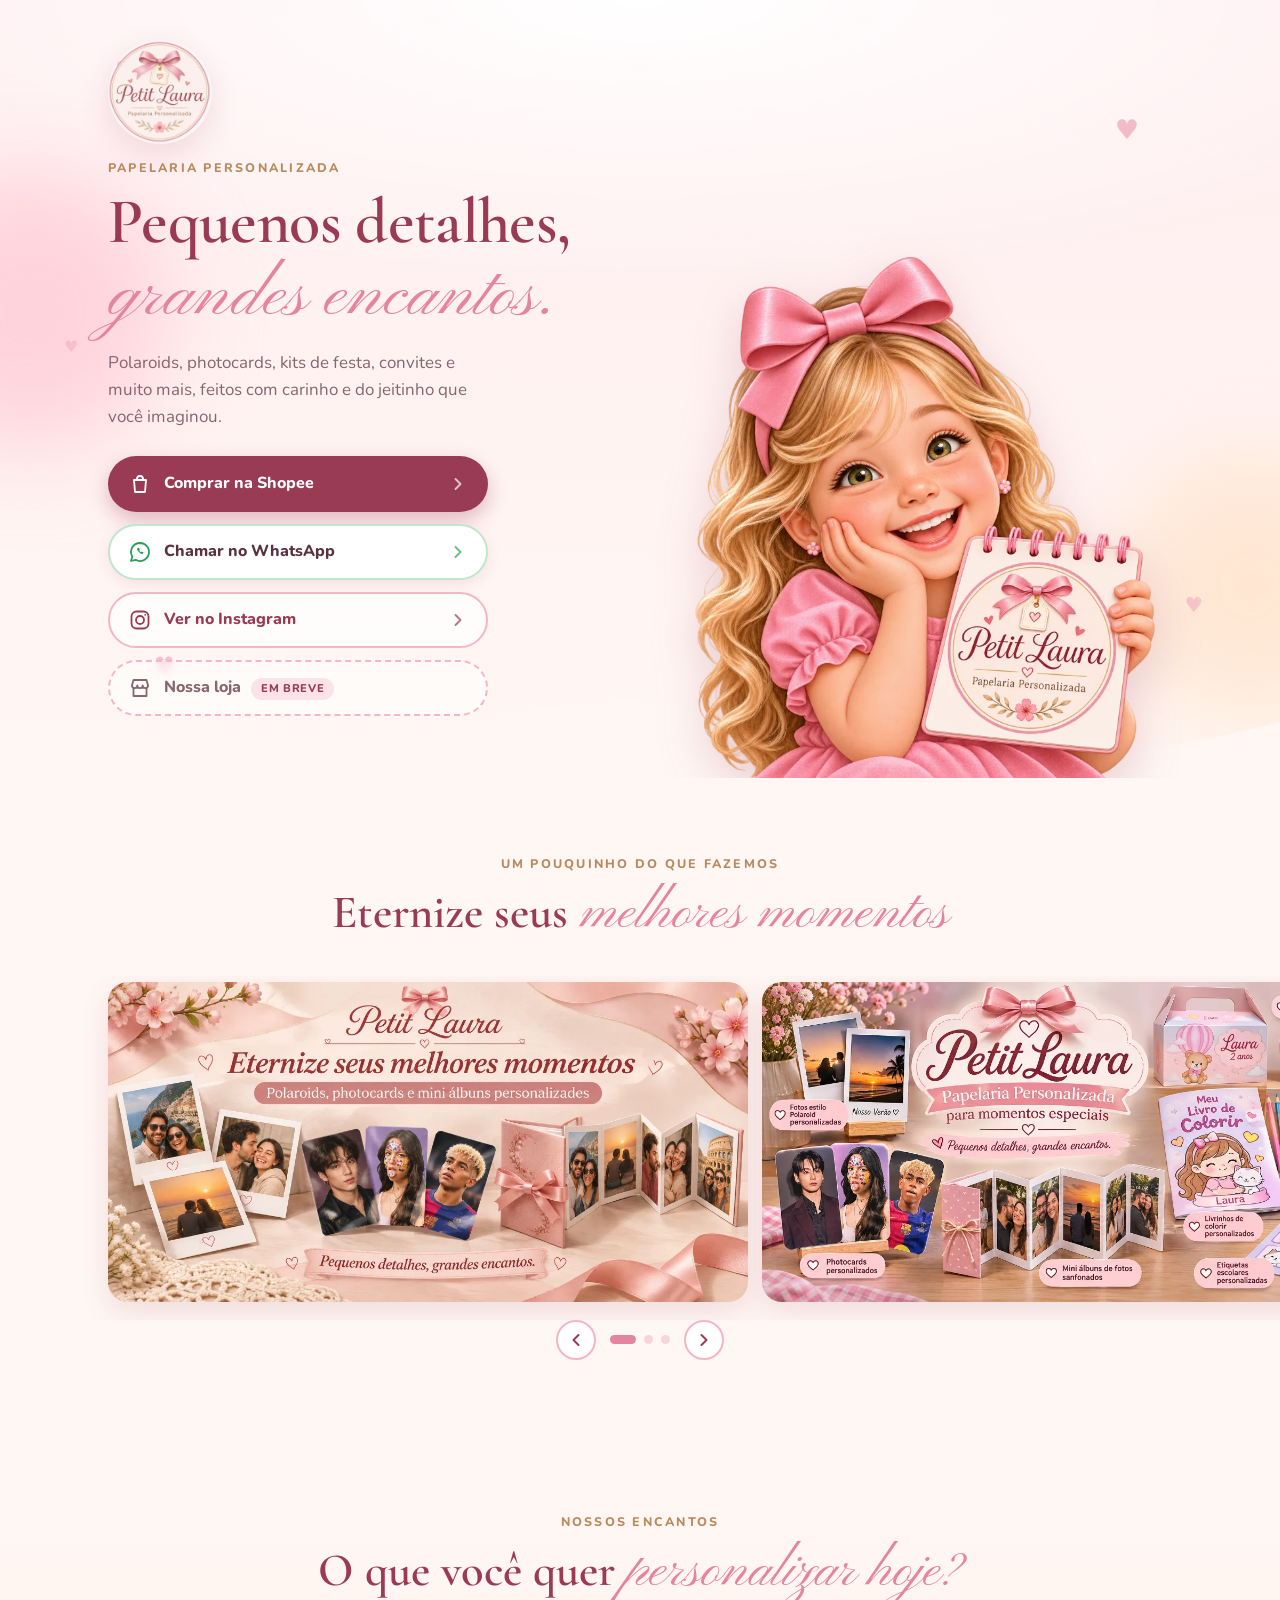
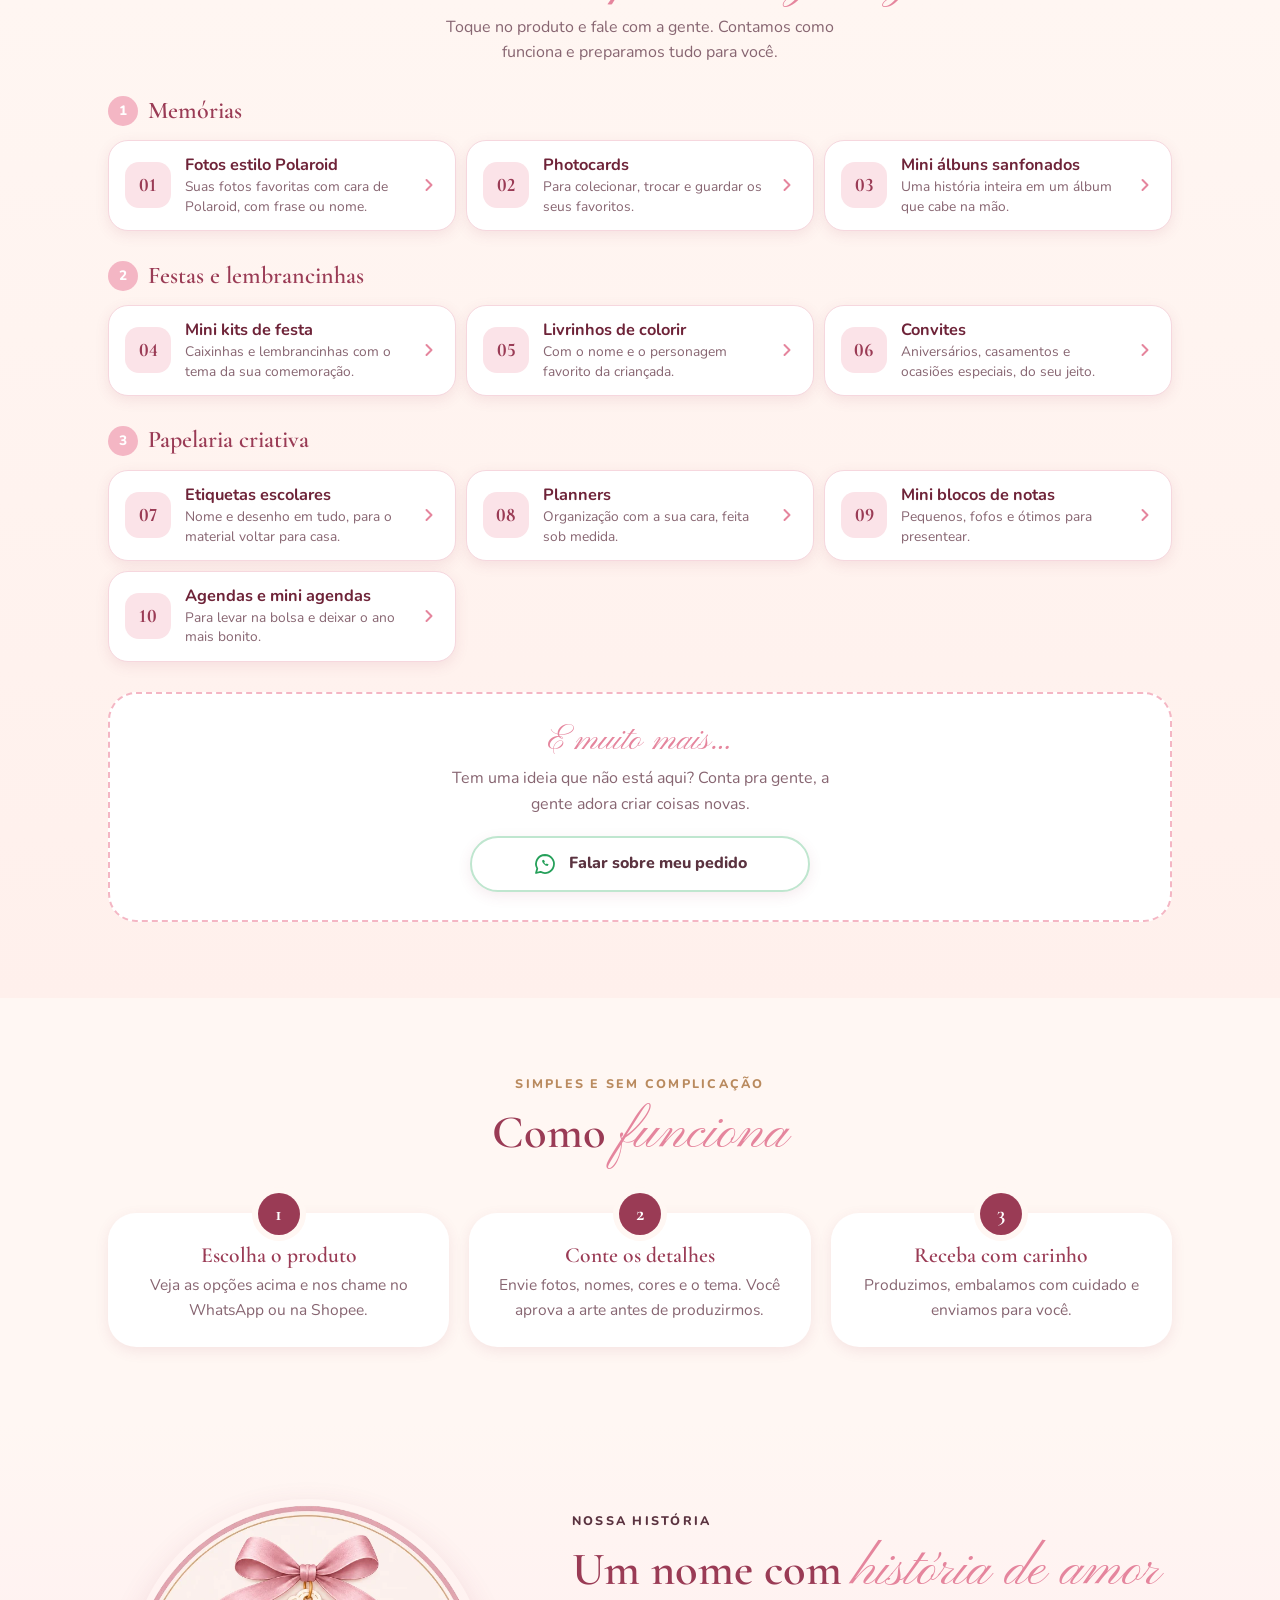
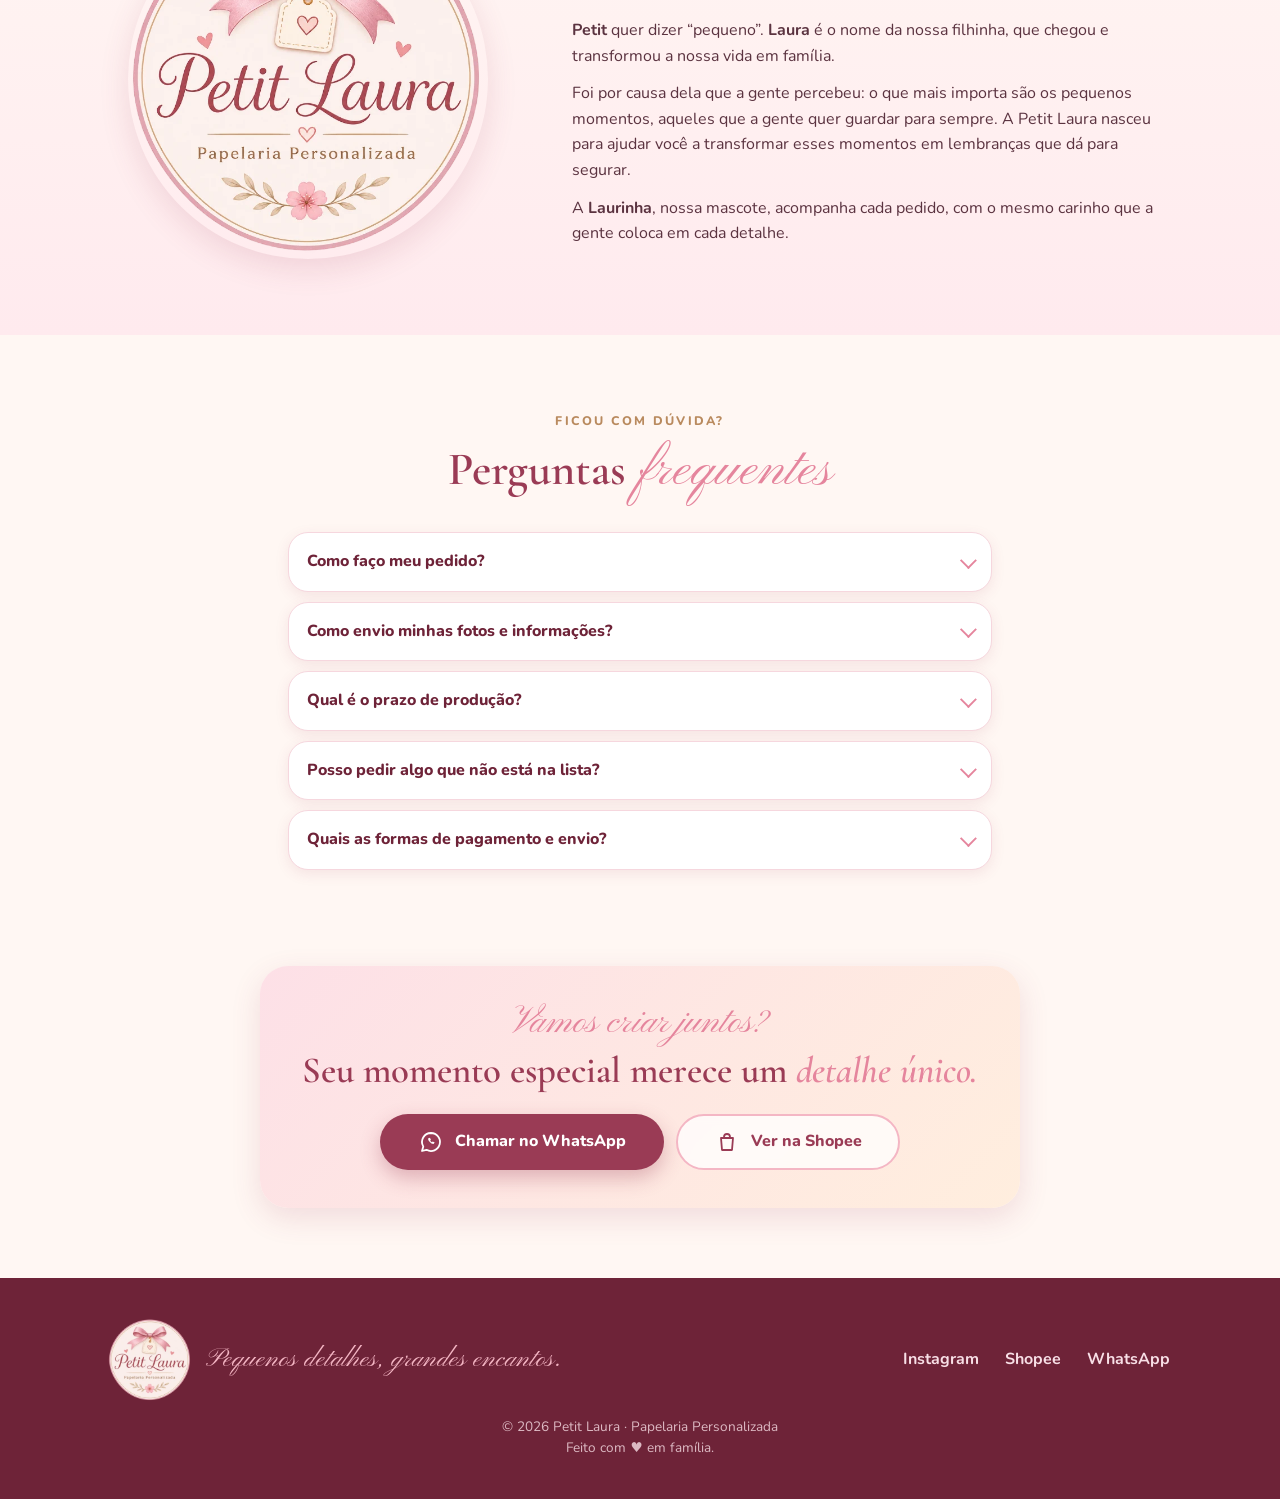
==== index.html @ 8055ed96 "Primeiro upload" ====
<!DOCTYPE html>
<html lang="pt-BR">
<head>
  <meta charset="utf-8">
  <meta name="viewport" content="width=device-width, initial-scale=1, viewport-fit=cover">

  <title>Petit Laura | Papelaria Personalizada – Polaroids, Photocards, Kits de Festa e mais</title>
  <meta name="description" content="Papelaria personalizada feita com carinho: fotos estilo Polaroid, photocards, mini álbuns, kits de festa, convites, livrinhos de colorir, etiquetas escolares e planners. Pequenos detalhes, grandes encantos.">
  <meta name="theme-color" content="#FFF4F0">
  <meta name="author" content="Petit Laura">
  <meta name="robots" content="index, follow, max-image-preview:large">

  <!-- ATENÇÃO: se a landing ficar em outro endereço (ex.: petitlaura.com.br na raiz), troque a URL abaixo, no og:url, og:image, twitter:image, JSON-LD e no sitemap.xml -->
  <link rel="canonical" href="https://link.petitlaura.com.br/">

  <!-- Open Graph / WhatsApp / Instagram / Facebook -->
  <meta property="og:type" content="website">
  <meta property="og:locale" content="pt_BR">
  <meta property="og:site_name" content="Petit Laura">
  <meta property="og:title" content="Petit Laura | Papelaria Personalizada">
  <meta property="og:description" content="Pequenos detalhes, grandes encantos. Polaroids, photocards, kits de festa, convites e muito mais, personalizados do jeitinho que você imaginou.">
  <meta property="og:url" content="https://link.petitlaura.com.br/">
  <meta property="og:image" content="https://link.petitlaura.com.br/assets/img/web/og-image.jpg">
  <meta property="og:image:width" content="1200">
  <meta property="og:image:height" content="630">
  <meta property="og:image:alt" content="Petit Laura – Eternize seus melhores momentos: polaroids, photocards e mini álbuns personalizados">

  <meta name="twitter:card" content="summary_large_image">
  <meta name="twitter:title" content="Petit Laura | Papelaria Personalizada">
  <meta name="twitter:description" content="Pequenos detalhes, grandes encantos. Papelaria personalizada para momentos especiais.">
  <meta name="twitter:image" content="https://link.petitlaura.com.br/assets/img/web/og-image.jpg">

  <!-- Ícones -->
  <link rel="icon" type="image/png" sizes="48x48" href="assets/img/web/favicon-48.png">
  <link rel="apple-touch-icon" href="assets/img/web/apple-touch-icon.png">

  <!-- Fontes -->
  <link rel="preconnect" href="https://fonts.googleapis.com">
  <link rel="preconnect" href="https://fonts.gstatic.com" crossorigin>
  <link href="https://fonts.googleapis.com/css2?family=Cormorant+Garamond:ital,wght@0,500;0,600;0,700;1,500;1,600&family=Nunito:wght@400;600;700;800&family=Pinyon+Script&display=swap" rel="stylesheet">

  <link rel="preload" as="image" href="assets/img/web/laurinha-420.webp" imagesrcset="assets/img/web/laurinha-420.webp 420w, assets/img/web/laurinha-700.webp 700w" imagesizes="(min-width: 900px) 460px, 70vw">
  <link rel="stylesheet" href="css/style.css">

  <!-- Dados estruturados (SEO). Quando tiver Instagram/Shopee/loja, adicione "sameAs": ["url1", "url2"] -->
  <script type="application/ld+json">
  {
    "@context": "https://schema.org",
    "@graph": [
      {
        "@type": "Store",
        "@id": "https://link.petitlaura.com.br/#loja",
        "name": "Petit Laura",
        "alternateName": "Petit Laura Papelaria Personalizada",
        "description": "Papelaria personalizada: fotos estilo Polaroid, photocards, mini álbuns, kits de festa, convites, livrinhos de colorir, etiquetas escolares, planners e agendas.",
        "url": "https://link.petitlaura.com.br/",
        "logo": "https://link.petitlaura.com.br/assets/img/web/logo-640.webp",
        "image": "https://link.petitlaura.com.br/assets/img/web/og-image.jpg",
        "slogan": "Pequenos detalhes, grandes encantos.",
        "areaServed": { "@type": "Country", "name": "Brasil" },
        "knowsLanguage": "pt-BR"
      },
      {
        "@type": "WebSite",
        "@id": "https://link.petitlaura.com.br/#site",
        "url": "https://link.petitlaura.com.br/",
        "name": "Petit Laura",
        "inLanguage": "pt-BR",
        "publisher": { "@id": "https://link.petitlaura.com.br/#loja" }
      }
    ]
  }
  </script>
</head>

<body>
  <a class="skip" href="#produtos">Ir para os produtos</a>

  <!-- ============ HERO ============ -->
  <header class="hero" id="topo">
    <div class="hero__bg" aria-hidden="true">
      <span class="blob blob--1"></span>
      <span class="blob blob--2"></span>
      <span class="heart h1">♥</span>
      <span class="heart h2">♥</span>
      <span class="heart h3">♥</span>
      <span class="heart h4">♥</span>
      <span class="heart h5">♥</span>
    </div>

    <div class="wrap hero__grid">
      <div class="hero__text">
        <img class="hero__logo" src="assets/img/web/logo-256.webp" srcset="assets/img/web/logo-256.webp 256w, assets/img/web/logo-640.webp 640w" sizes="104px" width="104" height="104" alt="Petit Laura – Papelaria Personalizada">

        <p class="eyebrow">Papelaria personalizada</p>
        <h1>Pequenos detalhes,<br><span class="script">grandes encantos.</span></h1>
        <p class="lead">Polaroids, photocards, kits de festa, convites e muito mais, feitos com carinho e do jeitinho que você imaginou.</p>

        <nav class="links" aria-label="Onde nos encontrar">
          <a class="btn btn--primary" data-link="shopee" href="#" target="_blank" rel="noopener">
            <svg class="ico" viewBox="0 0 24 24" aria-hidden="true"><path d="M6 8h12l-1 12H7L6 8Z"/><path d="M9 8V7a3 3 0 0 1 6 0v1"/></svg>
            <span class="btn__label">Comprar na Shopee</span>
            <svg class="chev" viewBox="0 0 24 24" aria-hidden="true"><path d="m9 6 6 6-6 6"/></svg>
          </a>
          <a class="btn btn--wa" data-link="whatsapp" href="#" target="_blank" rel="noopener">
            <svg class="ico" viewBox="0 0 24 24" aria-hidden="true"><path d="M12 3a9 9 0 0 0-7.7 13.6L3 21l4.5-1.2A9 9 0 1 0 12 3Z"/><path d="M9 8.5c.3 2.6 2.9 5.2 5.5 5.5l1.2-1.4-2-1-.8.7a4 4 0 0 1-1.7-1.7l.7-.8-1-2L9 8.5Z" class="fill"/></svg>
            <span class="btn__label">Chamar no WhatsApp</span>
            <svg class="chev" viewBox="0 0 24 24" aria-hidden="true"><path d="m9 6 6 6-6 6"/></svg>
          </a>
          <a class="btn btn--ghost" data-link="instagram" href="#" target="_blank" rel="noopener">
            <svg class="ico" viewBox="0 0 24 24" aria-hidden="true"><rect x="3.5" y="3.5" width="17" height="17" rx="5"/><circle cx="12" cy="12" r="4"/><circle cx="17.2" cy="6.8" r=".9" class="fill"/></svg>
            <span class="btn__label">Ver no Instagram</span>
            <svg class="chev" viewBox="0 0 24 24" aria-hidden="true"><path d="m9 6 6 6-6 6"/></svg>
          </a>
          <a class="btn btn--ghost btn--soon" data-link="loja" href="#" aria-disabled="true" tabindex="-1">
            <svg class="ico" viewBox="0 0 24 24" aria-hidden="true"><path d="M4 9.5 5.5 4h13L20 9.5"/><path d="M4 9.5a2.6 2.6 0 0 0 5.3 0 2.6 2.6 0 0 0 5.4 0 2.6 2.6 0 0 0 5.3 0"/><path d="M5.5 12.5V20h13v-7.5"/></svg>
            <span class="btn__label">Nossa loja <small class="badge">em breve</small></span>
            <svg class="chev" viewBox="0 0 24 24" aria-hidden="true"><path d="m9 6 6 6-6 6"/></svg>
          </a>
        </nav>
      </div>

      <div class="hero__art">
        <div class="laurinha">
          <img src="assets/img/web/laurinha-420.webp" srcset="assets/img/web/laurinha-420.webp 420w, assets/img/web/laurinha-700.webp 700w" sizes="(min-width: 900px) 460px, 70vw" width="700" height="793" alt="Laurinha, a mascote da Petit Laura, sorrindo e segurando um bloquinho personalizado" fetchpriority="high">
        </div>
      </div>
    </div>

    <svg class="wave" viewBox="0 0 1440 80" preserveAspectRatio="none" aria-hidden="true"><path d="M0 40c120 36 240 40 360 20s240-60 360-56 240 48 360 56 240-8 360-36V80H0Z"/></svg>
  </header>

  <main>
    <!-- ============ VITRINE (carrossel) ============ -->
    <section class="section vitrine" aria-labelledby="t-vitrine">
      <div class="wrap">
        <div class="section__head reveal">
          <p class="eyebrow">Um pouquinho do que fazemos</p>
          <h2 id="t-vitrine">Eternize seus <span class="script">melhores momentos</span></h2>
        </div>
      </div>

      <div class="carousel reveal" id="carousel" aria-roledescription="carrossel" aria-label="Destaques da Petit Laura">
        <div class="carousel__track" tabindex="0">
          <figure class="slide" aria-roledescription="slide" aria-label="1 de 3">
            <img src="assets/img/web/banner-2.webp" width="1200" height="600" loading="lazy" alt="Polaroids, photocards e mini álbuns personalizados: eternize seus melhores momentos">
          </figure>
          <figure class="slide" aria-roledescription="slide" aria-label="2 de 3">
            <img src="assets/img/web/banner-1.webp" width="1200" height="600" loading="lazy" alt="Todos os produtos Petit Laura: polaroids, photocards, mini álbuns, kits de festa, livrinhos de colorir, convites e etiquetas">
          </figure>
          <figure class="slide" aria-roledescription="slide" aria-label="3 de 3">
            <img src="assets/img/web/banner-3.webp" width="1200" height="600" loading="lazy" alt="Mini kits de festa, livrinhos de colorir e convites personalizados">
          </figure>
        </div>
        <div class="carousel__ui">
          <button class="carousel__btn" type="button" data-dir="-1" aria-label="Anterior"><svg viewBox="0 0 24 24" aria-hidden="true"><path d="m15 6-6 6 6 6"/></svg></button>
          <div class="carousel__dots" role="tablist" aria-label="Escolher slide"></div>
          <button class="carousel__btn" type="button" data-dir="1" aria-label="Próximo"><svg viewBox="0 0 24 24" aria-hidden="true"><path d="m9 6 6 6-6 6"/></svg></button>
        </div>
      </div>
    </section>

    <!-- ============ PRODUTOS ============ -->
    <section class="section produtos" id="produtos" aria-labelledby="t-produtos">
      <div class="wrap">
        <div class="section__head reveal">
          <p class="eyebrow">Nossos encantos</p>
          <h2 id="t-produtos">O que você quer <span class="script">personalizar hoje?</span></h2>
          <p class="section__sub">Toque no produto e fale com a gente. Contamos como funciona e preparamos tudo para você.</p>
        </div>

        <div class="cat reveal">
          <h3 class="cat__title"><span class="cat__dot">1</span> Memórias</h3>
          <ul class="cards">
            <li><a class="card" data-product="Fotos estilo Polaroid personalizadas" href="#" target="_blank" rel="noopener">
              <span class="card__num">01</span>
              <span class="card__body"><strong>Fotos estilo Polaroid</strong><small>Suas fotos favoritas com cara de Polaroid, com frase ou nome.</small></span>
              <svg class="chev" viewBox="0 0 24 24" aria-hidden="true"><path d="m9 6 6 6-6 6"/></svg>
            </a></li>
            <li><a class="card" data-product="Photocards personalizados" href="#" target="_blank" rel="noopener">
              <span class="card__num">02</span>
              <span class="card__body"><strong>Photocards</strong><small>Para colecionar, trocar e guardar os seus favoritos.</small></span>
              <svg class="chev" viewBox="0 0 24 24" aria-hidden="true"><path d="m9 6 6 6-6 6"/></svg>
            </a></li>
            <li><a class="card" data-product="Mini álbuns de fotos sanfonados" href="#" target="_blank" rel="noopener">
              <span class="card__num">03</span>
              <span class="card__body"><strong>Mini álbuns sanfonados</strong><small>Uma história inteira em um álbum que cabe na mão.</small></span>
              <svg class="chev" viewBox="0 0 24 24" aria-hidden="true"><path d="m9 6 6 6-6 6"/></svg>
            </a></li>
          </ul>
        </div>

        <div class="cat reveal">
          <h3 class="cat__title"><span class="cat__dot">2</span> Festas e lembrancinhas</h3>
          <ul class="cards">
            <li><a class="card" data-product="Mini kits de festa personalizados" href="#" target="_blank" rel="noopener">
              <span class="card__num">04</span>
              <span class="card__body"><strong>Mini kits de festa</strong><small>Caixinhas e lembrancinhas com o tema da sua comemoração.</small></span>
              <svg class="chev" viewBox="0 0 24 24" aria-hidden="true"><path d="m9 6 6 6-6 6"/></svg>
            </a></li>
            <li><a class="card" data-product="Livrinhos de colorir personalizados" href="#" target="_blank" rel="noopener">
              <span class="card__num">05</span>
              <span class="card__body"><strong>Livrinhos de colorir</strong><small>Com o nome e o personagem favorito da criançada.</small></span>
              <svg class="chev" viewBox="0 0 24 24" aria-hidden="true"><path d="m9 6 6 6-6 6"/></svg>
            </a></li>
            <li><a class="card" data-product="Convites personalizados" href="#" target="_blank" rel="noopener">
              <span class="card__num">06</span>
              <span class="card__body"><strong>Convites</strong><small>Aniversários, casamentos e ocasiões especiais, do seu jeito.</small></span>
              <svg class="chev" viewBox="0 0 24 24" aria-hidden="true"><path d="m9 6 6 6-6 6"/></svg>
            </a></li>
          </ul>
        </div>

        <div class="cat reveal">
          <h3 class="cat__title"><span class="cat__dot">3</span> Papelaria criativa</h3>
          <ul class="cards">
            <li><a class="card" data-product="Etiquetas escolares personalizadas" href="#" target="_blank" rel="noopener">
              <span class="card__num">07</span>
              <span class="card__body"><strong>Etiquetas escolares</strong><small>Nome e desenho em tudo, para o material voltar para casa.</small></span>
              <svg class="chev" viewBox="0 0 24 24" aria-hidden="true"><path d="m9 6 6 6-6 6"/></svg>
            </a></li>
            <li><a class="card" data-product="Planners personalizados" href="#" target="_blank" rel="noopener">
              <span class="card__num">08</span>
              <span class="card__body"><strong>Planners</strong><small>Organização com a sua cara, feita sob medida.</small></span>
              <svg class="chev" viewBox="0 0 24 24" aria-hidden="true"><path d="m9 6 6 6-6 6"/></svg>
            </a></li>
            <li><a class="card" data-product="Mini blocos de notas personalizados" href="#" target="_blank" rel="noopener">
              <span class="card__num">09</span>
              <span class="card__body"><strong>Mini blocos de notas</strong><small>Pequenos, fofos e ótimos para presentear.</small></span>
              <svg class="chev" viewBox="0 0 24 24" aria-hidden="true"><path d="m9 6 6 6-6 6"/></svg>
            </a></li>
            <li><a class="card" data-product="Agendas e mini agendas personalizadas" href="#" target="_blank" rel="noopener">
              <span class="card__num">10</span>
              <span class="card__body"><strong>Agendas e mini agendas</strong><small>Para levar na bolsa e deixar o ano mais bonito.</small></span>
              <svg class="chev" viewBox="0 0 24 24" aria-hidden="true"><path d="m9 6 6 6-6 6"/></svg>
            </a></li>
          </ul>
        </div>

        <aside class="custom reveal">
          <p class="custom__title script">E muito mais…</p>
          <p>Tem uma ideia que não está aqui? Conta pra gente, a gente adora criar coisas novas.</p>
          <a class="btn btn--wa btn--inline" data-link="whatsapp" href="#" target="_blank" rel="noopener">
            <svg class="ico" viewBox="0 0 24 24" aria-hidden="true"><path d="M12 3a9 9 0 0 0-7.7 13.6L3 21l4.5-1.2A9 9 0 1 0 12 3Z"/><path d="M9 8.5c.3 2.6 2.9 5.2 5.5 5.5l1.2-1.4-2-1-.8.7a4 4 0 0 1-1.7-1.7l.7-.8-1-2L9 8.5Z" class="fill"/></svg>
            <span class="btn__label">Falar sobre meu pedido</span>
          </a>
        </aside>
      </div>
    </section>

    <!-- ============ COMO FUNCIONA ============ -->
    <section class="section como" id="como-funciona" aria-labelledby="t-como">
      <div class="wrap">
        <div class="section__head reveal">
          <p class="eyebrow">Simples e sem complicação</p>
          <h2 id="t-como">Como <span class="script">funciona</span></h2>
        </div>
        <ol class="steps">
          <li class="step reveal">
            <span class="step__n">1</span>
            <h3>Escolha o produto</h3>
            <p>Veja as opções acima e nos chame no WhatsApp ou na Shopee.</p>
          </li>
          <li class="step reveal">
            <span class="step__n">2</span>
            <h3>Conte os detalhes</h3>
            <p>Envie fotos, nomes, cores e o tema. Você aprova a arte antes de produzirmos.</p>
          </li>
          <li class="step reveal">
            <span class="step__n">3</span>
            <h3>Receba com carinho</h3>
            <p>Produzimos, embalamos com cuidado e enviamos para você.</p>
          </li>
        </ol>
      </div>
    </section>

    <!-- ============ HISTÓRIA ============ -->
    <section class="section historia" id="nossa-historia" aria-labelledby="t-historia">
      <div class="wrap historia__grid">
        <div class="historia__art reveal">
          <img src="assets/img/web/logo-640.webp" width="640" height="640" loading="lazy" alt="Logo da Petit Laura com laço rosa e etiqueta de coração">
        </div>
        <div class="historia__text reveal">
          <p class="eyebrow">Nossa história</p>
          <h2 id="t-historia">Um nome com <span class="script">história de amor</span></h2>
          <p><strong>Petit</strong> quer dizer “pequeno”. <strong>Laura</strong> é o nome da nossa filhinha, que chegou e transformou a nossa vida em família.</p>
          <p>Foi por causa dela que a gente percebeu: o que mais importa são os pequenos momentos, aqueles que a gente quer guardar para sempre. A Petit Laura nasceu para ajudar você a transformar esses momentos em lembranças que dá para segurar.</p>
          <p>A <strong>Laurinha</strong>, nossa mascote, acompanha cada pedido, com o mesmo carinho que a gente coloca em cada detalhe.</p>
        </div>
      </div>
    </section>

    <!-- ============ FAQ ============ -->
    <section class="section faq" id="duvidas" aria-labelledby="t-faq">
      <div class="wrap wrap--narrow">
        <div class="section__head reveal">
          <p class="eyebrow">Ficou com dúvida?</p>
          <h2 id="t-faq">Perguntas <span class="script">frequentes</span></h2>
        </div>

        <div class="faq__list reveal">
          <details>
            <summary>Como faço meu pedido?</summary>
            <p>Escolha o produto, chame a gente no WhatsApp ou na Shopee e conte o que você quer. Combinamos os detalhes, você aprova a arte e a gente cuida do resto.</p>
          </details>
          <details>
            <summary>Como envio minhas fotos e informações?</summary>
            <p>Pelo WhatsApp mesmo, de forma bem simples. Depois mostramos como a arte ficou para você aprovar antes de produzir.</p>
          </details>
          <details>
            <summary>Qual é o prazo de produção?</summary>
            <p>Depende do produto e da quantidade. Passamos o prazo certinho antes de fechar o pedido. Para festas, quanto mais cedo você nos chamar, melhor.</p>
          </details>
          <details>
            <summary>Posso pedir algo que não está na lista?</summary>
            <p>Pode! Fazemos muita coisa sob medida. Conte sua ideia no WhatsApp e a gente vê como realizar.</p>
          </details>
          <details>
            <summary>Quais as formas de pagamento e envio?</summary>
            <p>Na Shopee valem as formas de pagamento e envio da própria plataforma. Em pedidos pelo WhatsApp e na nossa loja (em breve), combinamos tudo com você de forma clara.</p>
          </details>
        </div>
      </div>
    </section>

    <!-- ============ CTA FINAL ============ -->
    <section class="cta" aria-labelledby="t-cta">
      <div class="wrap wrap--narrow cta__box reveal">
        <p class="script cta__script">Vamos criar juntos?</p>
        <h2 id="t-cta">Seu momento especial merece um <em>detalhe único.</em></h2>
        <div class="cta__buttons">
          <a class="btn btn--primary btn--inline" data-link="whatsapp" href="#" target="_blank" rel="noopener">
            <svg class="ico" viewBox="0 0 24 24" aria-hidden="true"><path d="M12 3a9 9 0 0 0-7.7 13.6L3 21l4.5-1.2A9 9 0 1 0 12 3Z"/><path d="M9 8.5c.3 2.6 2.9 5.2 5.5 5.5l1.2-1.4-2-1-.8.7a4 4 0 0 1-1.7-1.7l.7-.8-1-2L9 8.5Z" class="fill"/></svg>
            <span class="btn__label">Chamar no WhatsApp</span>
          </a>
          <a class="btn btn--ghost btn--inline" data-link="shopee" href="#" target="_blank" rel="noopener">
            <svg class="ico" viewBox="0 0 24 24" aria-hidden="true"><path d="M6 8h12l-1 12H7L6 8Z"/><path d="M9 8V7a3 3 0 0 1 6 0v1"/></svg>
            <span class="btn__label">Ver na Shopee</span>
          </a>
        </div>
      </div>
    </section>
  </main>

  <!-- ============ RODAPÉ ============ -->
  <footer class="footer">
    <div class="wrap footer__grid">
      <img class="footer__logo" src="assets/img/web/logo-256.webp" width="96" height="96" loading="lazy" alt="Petit Laura">
      <p class="footer__tag script">Pequenos detalhes, grandes encantos.</p>
      <ul class="footer__links">
        <li><a data-link="instagram" href="#" target="_blank" rel="noopener">Instagram</a></li>
        <li><a data-link="shopee" href="#" target="_blank" rel="noopener">Shopee</a></li>
        <li><a data-link="whatsapp" href="#" target="_blank" rel="noopener">WhatsApp</a></li>
      </ul>
      <p class="footer__copy">© <span id="year">2026</span> Petit Laura · Papelaria Personalizada<br>Feito com <span aria-label="amor">♥</span> em família.</p>
    </div>
  </footer>

  <!-- Botão flutuante do WhatsApp -->
  <a class="fab" id="fab" data-link="whatsapp" href="#" target="_blank" rel="noopener" aria-label="Falar no WhatsApp">
    <svg viewBox="0 0 24 24" aria-hidden="true"><path d="M12 3a9 9 0 0 0-7.7 13.6L3 21l4.5-1.2A9 9 0 1 0 12 3Z"/><path d="M9 8.5c.3 2.6 2.9 5.2 5.5 5.5l1.2-1.4-2-1-.8.7a4 4 0 0 1-1.7-1.7l.7-.8-1-2L9 8.5Z" class="fill"/></svg>
    <span class="fab__label">Fale com a gente</span>
  </a>

  <div class="toast" id="toast" role="status" aria-live="polite"></div>

  <script src="js/main.js" defer></script>
</body>
</html>
---- css/style.css ----
/* =========================================================
   Petit Laura – Landing page
   Mobile-first. Paleta tirada da logo.
   ========================================================= */

:root {
  --cream: #fff7f3;
  --cream-2: #fff0ec;
  --blush: #fbe3e8;
  --pink: #f4b6c4;
  --rose: #e5859d;
  --wine: #9a3b55;
  --wine-dark: #6e2338;
  --gold: #b98a5e;
  --ink: #5b3340;
  --ink-soft: #876571;
  --white: #fff;
  --wa: #25a05a;

  --font-title: "Cormorant Garamond", Georgia, "Times New Roman", serif;
  --font-script: "Pinyon Script", "Brush Script MT", cursive;
  --font-body: "Nunito", system-ui, -apple-system, "Segoe UI", Roboto, sans-serif;

  --radius: 20px;
  --radius-lg: 28px;
  --shadow-sm: 0 4px 14px rgba(154, 59, 85, 0.1);
  --shadow: 0 10px 30px rgba(154, 59, 85, 0.14);
  --gutter: 20px;
}

*, *::before, *::after { box-sizing: border-box; }

html {
  -webkit-text-size-adjust: 100%;
  scroll-behavior: smooth;
  scroll-padding-top: 16px;
}

body {
  margin: 0;
  font-family: var(--font-body);
  font-size: 1rem;
  line-height: 1.6;
  color: var(--ink);
  background: var(--cream);
  -webkit-font-smoothing: antialiased;
  overflow-x: hidden;
}

img { max-width: 100%; height: auto; display: block; }
a { color: inherit; text-decoration: none; -webkit-tap-highlight-color: transparent; }
ul, ol { list-style: none; margin: 0; padding: 0; }
h1, h2, h3, p { margin: 0; }

:focus-visible { outline: 3px solid var(--rose); outline-offset: 3px; border-radius: 8px; }

.skip {
  position: absolute; left: 12px; top: -60px; z-index: 100;
  background: var(--wine); color: #fff; padding: 10px 16px; border-radius: 12px;
}
.skip:focus { top: 12px; }

.wrap { width: 100%; max-width: 1120px; margin-inline: auto; padding-inline: var(--gutter); }
.wrap--narrow { max-width: 760px; }

/* ---------- Tipografia ---------- */
h1, h2, h3 { font-family: var(--font-title); font-weight: 600; line-height: 1.12; color: var(--wine); }
h1 { font-size: clamp(2.3rem, 9.5vw, 4rem); letter-spacing: -0.01em; }
h2 { font-size: clamp(1.9rem, 7vw, 2.9rem); }
h3 { font-size: 1.35rem; }

.script {
  font-family: var(--font-script);
  font-weight: 400;
  color: var(--rose);
  letter-spacing: 0;
}
h1 .script { font-size: 1.12em; line-height: 1.05; display: inline-block; }
h2 .script { font-size: 1.18em; }

.eyebrow {
  font-size: 0.78rem;
  font-weight: 800;
  letter-spacing: 0.18em;
  text-transform: uppercase;
  color: var(--gold);
  margin-bottom: 10px;
}

.lead { font-size: 1.06rem; color: var(--ink-soft); max-width: 36ch; margin-inline: auto; }

/* ---------- Botões ---------- */
.btn {
  display: flex;
  align-items: center;
  gap: 12px;
  min-height: 56px;
  padding: 0 18px;
  border-radius: 999px;
  font-weight: 800;
  font-size: 1rem;
  border: 2px solid transparent;
  transition: transform 0.18s ease, box-shadow 0.18s ease, background 0.18s ease;
  user-select: none;
}
.btn .ico { width: 24px; height: 24px; flex: none; fill: none; stroke: currentColor; stroke-width: 1.8; stroke-linecap: round; stroke-linejoin: round; }
.btn .ico .fill { fill: currentColor; stroke: none; }
.btn .chev { width: 20px; height: 20px; margin-left: auto; flex: none; fill: none; stroke: currentColor; stroke-width: 2.2; stroke-linecap: round; stroke-linejoin: round; opacity: 0.7; transition: transform 0.18s ease; }
.btn__label { text-align: left; }
.btn:active { transform: scale(0.98); }

.btn--primary { background: var(--wine); color: #fff; box-shadow: 0 8px 20px rgba(154, 59, 85, 0.32); }
.btn--wa { background: #fff; color: var(--wa); border-color: #bfe6cf; box-shadow: var(--shadow-sm); }
.btn--wa .btn__label { color: var(--ink); }
.btn--ghost { background: rgba(255, 255, 255, 0.75); color: var(--wine); border-color: var(--pink); backdrop-filter: blur(4px); }

.btn--soon { background: rgba(255, 255, 255, 0.5); border-style: dashed; color: var(--ink-soft); cursor: default; }
.btn--soon .chev { display: none; }
.badge {
  display: inline-block; margin-left: 6px; padding: 2px 10px; border-radius: 999px;
  background: var(--blush); color: var(--wine); font-size: 0.7rem; font-weight: 800;
  letter-spacing: 0.06em; text-transform: uppercase; vertical-align: middle;
}

.btn--inline { display: inline-flex; justify-content: center; width: 100%; }

@media (hover: hover) {
  .btn:not(.btn--soon):hover { transform: translateY(-2px); box-shadow: var(--shadow); }
  .btn:not(.btn--soon):hover .chev { transform: translateX(3px); }
  .btn--primary:hover { background: var(--wine-dark); }
}

/* ---------- Hero ---------- */
.hero {
  position: relative;
  overflow: hidden;
  padding: calc(28px + env(safe-area-inset-top)) 0 0;
  background:
    radial-gradient(120% 60% at 50% 0%, #ffffff 0%, rgba(255,255,255,0) 60%),
    linear-gradient(180deg, #ffeef0 0%, var(--cream) 100%);
  text-align: center;
}
.hero__grid { position: relative; z-index: 2; display: grid; gap: 8px; }
.hero__logo { width: 104px; height: 104px; margin: 0 auto 14px; border-radius: 50%; box-shadow: var(--shadow); }
.hero .eyebrow { margin-bottom: 8px; }
.hero h1 { margin-bottom: 14px; }
.hero .lead { margin-bottom: 26px; }

.links { display: grid; gap: 12px; max-width: 460px; margin-inline: auto; width: 100%; }

.hero__art { display: flex; justify-content: center; margin-top: 22px; }
.laurinha { position: relative; width: min(70vw, 340px); margin-bottom: -2px; animation: bob 5s ease-in-out infinite; transform-origin: 50% 100%; }
.laurinha img { filter: drop-shadow(0 18px 24px rgba(154, 59, 85, 0.22)); }

.wave { position: relative; z-index: 1; display: block; width: 100%; height: 44px; margin-top: -42px; fill: var(--cream); }

.hero__bg { position: absolute; inset: 0; z-index: 0; pointer-events: none; }
.blob { position: absolute; border-radius: 50%; filter: blur(46px); opacity: 0.75; }
.blob--1 { width: 280px; height: 280px; background: #ffc9d6; top: 22%; left: -110px; }
.blob--2 { width: 260px; height: 260px; background: #ffe2c9; bottom: 8%; right: -100px; }
.heart { position: absolute; color: var(--pink); opacity: 0.7; animation: float 7s ease-in-out infinite; }
.h1 { top: 7%; left: 9%; font-size: 1.2rem; }
.h2 { top: 14%; right: 11%; font-size: 1.7rem; animation-delay: -2s; color: var(--rose); opacity: 0.5; }
.h3 { top: 43%; left: 5%; font-size: 1rem; animation-delay: -4s; }
.h4 { bottom: 20%; right: 6%; font-size: 1.3rem; animation-delay: -1s; }
.h5 { bottom: 12%; left: 12%; font-size: 1.5rem; animation-delay: -3s; color: var(--rose); opacity: 0.45; }

@keyframes float { 0%, 100% { transform: translateY(0) rotate(-6deg); } 50% { transform: translateY(-14px) rotate(6deg); } }
@keyframes bob { 0%, 100% { transform: translateY(0) rotate(-0.6deg); } 50% { transform: translateY(-6px) rotate(0.6deg); } }

/* ---------- Seções ---------- */
.section { padding: 56px 0; position: relative; }
.section__head { text-align: center; margin-bottom: 30px; }
.section__sub { margin-top: 12px; color: var(--ink-soft); max-width: 44ch; margin-inline: auto; }

/* ---------- Carrossel ---------- */
.vitrine { padding-top: 28px; }
.carousel { position: relative; }
.carousel__track {
  display: flex; gap: 14px;
  overflow-x: auto; scroll-snap-type: x mandatory;
  padding: 6px var(--gutter) 18px;
  scroll-padding-inline: var(--gutter);
  -webkit-overflow-scrolling: touch;
  scrollbar-width: none;
}
.carousel__track::-webkit-scrollbar { display: none; }
.slide { flex: 0 0 92%; scroll-snap-align: center; margin: 0; border-radius: var(--radius); overflow: hidden; box-shadow: var(--shadow); background: var(--blush); aspect-ratio: 2 / 1; }
.slide img { width: 100%; height: 100%; object-fit: cover; }

.carousel__ui { display: flex; align-items: center; justify-content: center; gap: 14px; }
.carousel__dots { display: flex; gap: 8px; }
.carousel__dot { width: 9px; height: 9px; border-radius: 999px; border: 0; padding: 0; background: var(--pink); opacity: 0.55; transition: all 0.25s ease; cursor: pointer; }
.carousel__dot[aria-selected="true"] { width: 26px; opacity: 1; background: var(--rose); }
.carousel__btn { display: none; width: 40px; height: 40px; border-radius: 50%; border: 2px solid var(--pink); background: #fff; color: var(--wine); cursor: pointer; align-items: center; justify-content: center; }
.carousel__btn svg { width: 20px; height: 20px; fill: none; stroke: currentColor; stroke-width: 2.4; stroke-linecap: round; stroke-linejoin: round; }

/* ---------- Produtos ---------- */
.produtos { background: linear-gradient(180deg, var(--cream) 0%, var(--cream-2) 100%); }
.cat { margin-bottom: 30px; }
.cat__title { display: flex; align-items: center; gap: 10px; font-size: 1.5rem; margin-bottom: 14px; }
.cat__dot {
  display: inline-grid; place-items: center; width: 30px; height: 30px; border-radius: 50%;
  background: var(--pink); color: #fff; font-family: var(--font-body); font-size: 0.85rem; font-weight: 800;
}

.cards { display: grid; gap: 10px; }
.card {
  display: flex; align-items: center; gap: 14px;
  padding: 14px 16px; border-radius: var(--radius);
  background: #fff; border: 1.5px solid #f6d7de; box-shadow: var(--shadow-sm);
  transition: transform 0.18s ease, box-shadow 0.18s ease, border-color 0.18s ease;
}
.card:active { transform: scale(0.985); }
.card__num {
  flex: none; display: grid; place-items: center; width: 46px; height: 46px; border-radius: 14px;
  background: var(--blush); color: var(--wine); font-family: var(--font-title); font-weight: 700; font-size: 1.2rem;
  font-variant-numeric: lining-nums;
}
.card__body { display: grid; gap: 2px; min-width: 0; }
.card__body strong { font-size: 1.02rem; color: var(--wine-dark); line-height: 1.25; }
.card__body small { font-size: 0.86rem; color: var(--ink-soft); line-height: 1.4; }
.card .chev { width: 20px; height: 20px; margin-left: auto; flex: none; fill: none; stroke: var(--rose); stroke-width: 2.4; stroke-linecap: round; stroke-linejoin: round; transition: transform 0.18s ease; }

@media (hover: hover) {
  .card:hover { transform: translateY(-3px); box-shadow: var(--shadow); border-color: var(--pink); }
  .card:hover .chev { transform: translateX(3px); }
}

.custom {
  margin-top: 8px; text-align: center; padding: 28px 22px; border-radius: var(--radius-lg);
  background: #fff; border: 2px dashed var(--pink);
}
.custom__title { font-size: 2.2rem; line-height: 1.1; margin-bottom: 6px; }
.custom p:not(.custom__title) { color: var(--ink-soft); margin-bottom: 18px; max-width: 38ch; margin-inline: auto; }
.custom .btn { max-width: 340px; margin-inline: auto; }

/* ---------- Como funciona ---------- */
.steps { display: grid; gap: 14px; counter-reset: s; }
.step {
  position: relative; text-align: center; padding: 30px 22px 24px; border-radius: var(--radius-lg);
  background: #fff; box-shadow: var(--shadow-sm); margin-top: 18px;
}
.step__n {
  position: absolute; top: -20px; left: 50%; translate: -50% 0;
  display: grid; place-items: center; width: 42px; height: 42px; border-radius: 50%;
  background: var(--wine); color: #fff; font-family: var(--font-title); font-weight: 700; font-size: 1.3rem;
  box-shadow: 0 0 0 6px var(--cream);
}
.step h3 { margin-bottom: 6px; }
.step p { color: var(--ink-soft); font-size: 0.97rem; }

/* ---------- História ---------- */
.historia { background: linear-gradient(180deg, var(--cream) 0%, #ffeaee 100%); }
.historia__grid { display: grid; gap: 28px; align-items: center; }
.historia__art { width: min(62vw, 280px); margin-inline: auto; }
.historia__art img { border-radius: 50%; box-shadow: var(--shadow); }
.historia__text h2 { margin-bottom: 16px; text-align: center; }
.historia__text .eyebrow { text-align: center; }
.historia__text p + p { margin-top: 12px; }
.historia__text p { color: var(--ink); }

/* ---------- FAQ ---------- */
.faq__list { display: grid; gap: 10px; }
details { background: #fff; border-radius: var(--radius); border: 1.5px solid #f6d7de; box-shadow: var(--shadow-sm); overflow: hidden; }
summary {
  display: flex; align-items: center; justify-content: space-between; gap: 12px;
  padding: 16px 18px; min-height: 56px; cursor: pointer; list-style: none;
  font-weight: 800; color: var(--wine-dark);
}
summary::-webkit-details-marker { display: none; }
summary::after {
  content: ""; flex: none; width: 12px; height: 12px;
  border-right: 2.5px solid var(--rose); border-bottom: 2.5px solid var(--rose);
  transform: rotate(45deg) translateY(-2px); transition: transform 0.25s ease;
}
details[open] summary::after { transform: rotate(-135deg) translateY(-2px); }
details[open] { border-color: var(--pink); }
details p { padding: 0 18px 18px; color: var(--ink-soft); }

/* ---------- CTA final ---------- */
.cta { padding: 20px 0 70px; }
.cta__box {
  text-align: center; padding: 38px 24px; border-radius: var(--radius-lg);
  background: linear-gradient(135deg, #fde0e7 0%, #ffeede 100%);
  box-shadow: var(--shadow);
}
.cta__script { font-size: 2.4rem; line-height: 1; margin-bottom: 8px; }
.cta h2 { font-size: clamp(1.6rem, 6vw, 2.3rem); margin-bottom: 22px; }
.cta h2 em { color: var(--rose); }
.cta__buttons { display: grid; gap: 12px; max-width: 360px; margin-inline: auto; }

/* ---------- Rodapé ---------- */
.footer { background: var(--wine-dark); color: #f8dfe6; padding: 40px 0 calc(40px + 70px); text-align: center; }
.footer__grid { display: grid; gap: 14px; justify-items: center; }
.footer__logo { width: 84px; height: 84px; border-radius: 50%; }
.footer__tag { font-size: 1.7rem; color: var(--pink); }
.footer__links { display: flex; gap: 22px; flex-wrap: wrap; justify-content: center; font-weight: 700; }
.footer__links a { padding: 6px 2px; border-bottom: 2px solid transparent; }
.footer__links a:hover { border-color: var(--pink); }
.footer__copy { font-size: 0.85rem; opacity: 0.8; }

/* ---------- WhatsApp flutuante ---------- */
.fab {
  position: fixed; right: 16px; bottom: calc(16px + env(safe-area-inset-bottom)); z-index: 50;
  display: flex; align-items: center; gap: 10px; height: 58px; padding: 0 20px 0 16px; border-radius: 999px;
  background: var(--wa); color: #fff; font-weight: 800; box-shadow: 0 10px 26px rgba(37, 160, 90, 0.45);
  transform: translateY(120px); opacity: 0; transition: transform 0.4s cubic-bezier(.2,.9,.3,1.2), opacity 0.3s ease;
}
.fab.is-visible { transform: translateY(0); opacity: 1; }
.fab svg { width: 28px; height: 28px; fill: none; stroke: #fff; stroke-width: 1.8; stroke-linecap: round; stroke-linejoin: round; }
.fab svg .fill { fill: #fff; stroke: none; }
.fab__label { font-size: 0.95rem; }

/* ---------- Toast ---------- */
.toast {
  position: fixed; left: 50%; bottom: calc(92px + env(safe-area-inset-bottom)); z-index: 60;
  translate: -50% 20px; opacity: 0; pointer-events: none;
  background: var(--wine-dark); color: #fff; padding: 12px 20px; border-radius: 999px; font-weight: 700; font-size: 0.92rem;
  transition: all 0.3s ease; white-space: nowrap;
}
.toast.is-on { translate: -50% 0; opacity: 1; }

/* ---------- Revelar ao rolar (só com JS) ---------- */
.js .reveal { opacity: 0; transform: translateY(22px); transition: opacity 0.7s ease, transform 0.7s ease; }
.js .reveal.is-in { opacity: 1; transform: none; }
.js .steps .reveal:nth-child(2) { transition-delay: 0.1s; }
.js .steps .reveal:nth-child(3) { transition-delay: 0.2s; }

/* =========================================================
   Tablet / Desktop
   ========================================================= */
@media (min-width: 640px) {
  :root { --gutter: 28px; }
  .section { padding: 76px 0; }
  .cards { grid-template-columns: 1fr 1fr; }
  .steps { grid-template-columns: repeat(3, 1fr); gap: 20px; }
  .slide { flex-basis: 70%; }
  .cta__buttons { grid-auto-flow: column; max-width: 520px; }
}

@media (min-width: 900px) {
  .hero { padding-top: 40px; text-align: left; }
  .hero__grid { grid-template-columns: 1.05fr 0.95fr; align-items: end; gap: 24px; min-height: 640px; }
  .hero__text { align-self: center; padding-bottom: 60px; }
  .hero__logo { margin-inline: 0; }
  .hero .lead { margin-inline: 0; }
  .links { margin-inline: 0; max-width: 380px; }
  .hero__art { margin-top: 0; }
  .laurinha { width: 460px; }
  .wave { height: 80px; margin-top: -78px; }

  .carousel__btn { display: inline-flex; }
  .slide { flex-basis: 640px; }
  .carousel__track { padding-inline: max(var(--gutter), calc((100vw - 1120px) / 2 + var(--gutter))); scroll-padding-inline: max(var(--gutter), calc((100vw - 1120px) / 2 + var(--gutter))); }

  .cards { grid-template-columns: repeat(3, 1fr); }
  .historia__grid { grid-template-columns: 0.8fr 1.2fr; gap: 64px; }
  .historia__text h2, .historia__text .eyebrow { text-align: left; }
  .historia__art { width: 100%; max-width: 360px; }
  .footer { padding-bottom: 40px; }
  .footer__grid { grid-template-columns: auto 1fr auto; text-align: left; align-items: center; justify-items: start; }
  .footer__copy { grid-column: 1 / -1; justify-self: center; text-align: center; }
  .fab { right: 28px; bottom: 28px; }
}

/* ---------- Telas muito pequenas ---------- */
@media (max-width: 360px) {
  :root { --gutter: 16px; }
  .btn { font-size: 0.95rem; padding: 0 14px; }
  .fab__label { display: none; }
  .fab { padding: 0 15px; }
}

/* ---------- Menos movimento ---------- */
@media (prefers-reduced-motion: reduce) {
  html { scroll-behavior: auto; }
  *, *::before, *::after { animation: none !important; transition: none !important; }
  .js .reveal { opacity: 1; transform: none; }
}
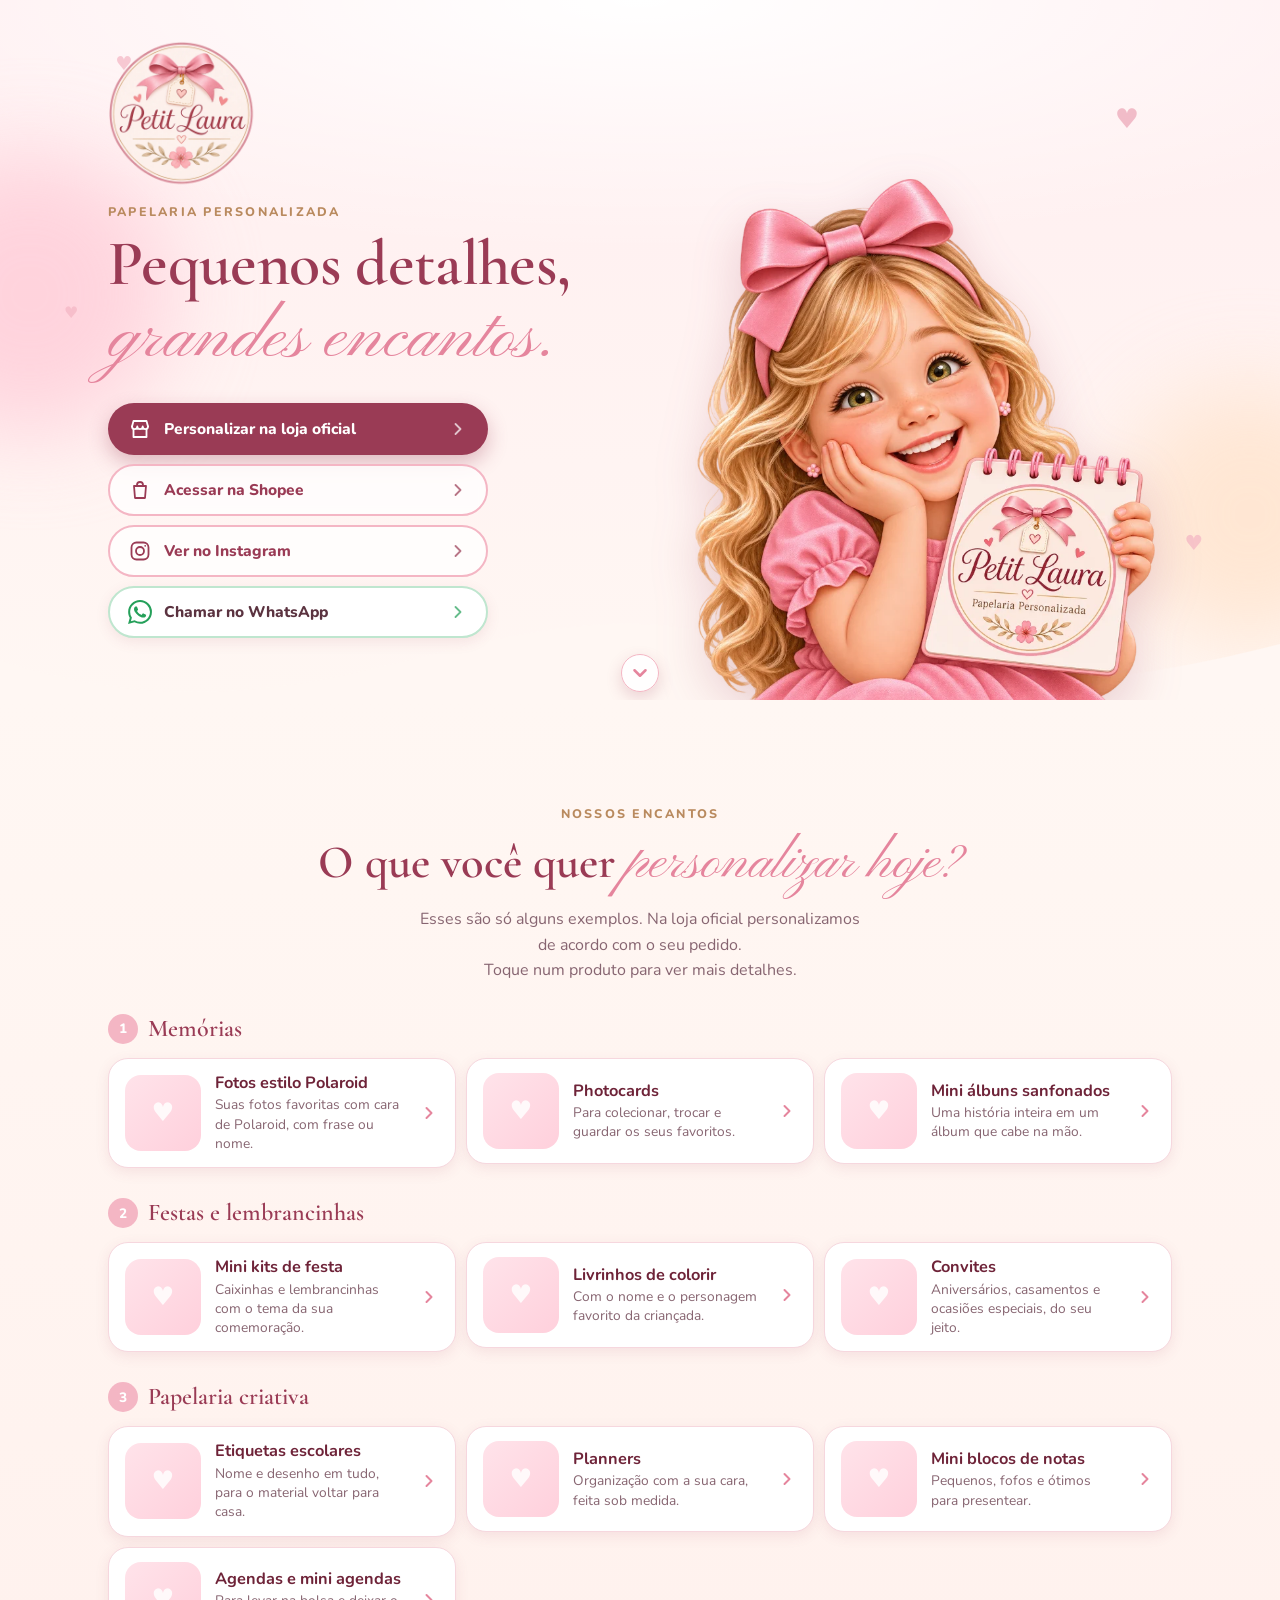
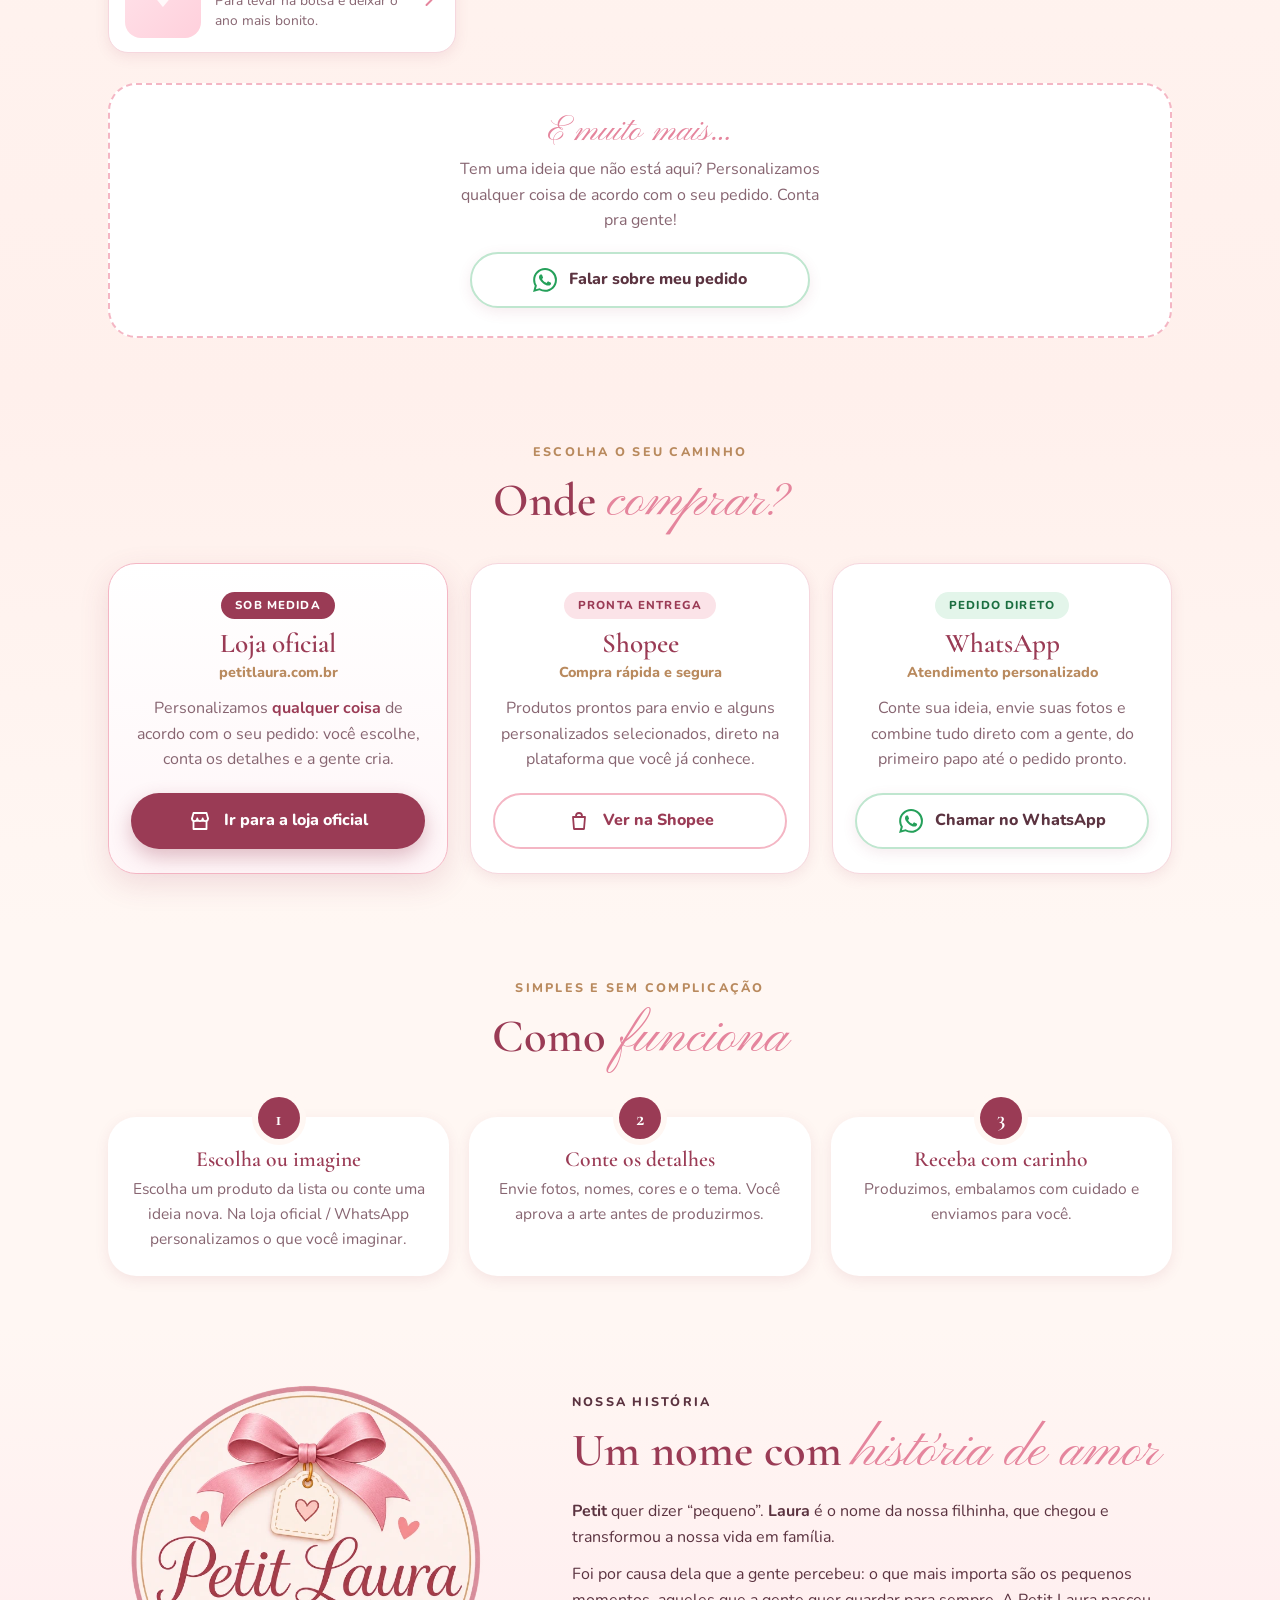
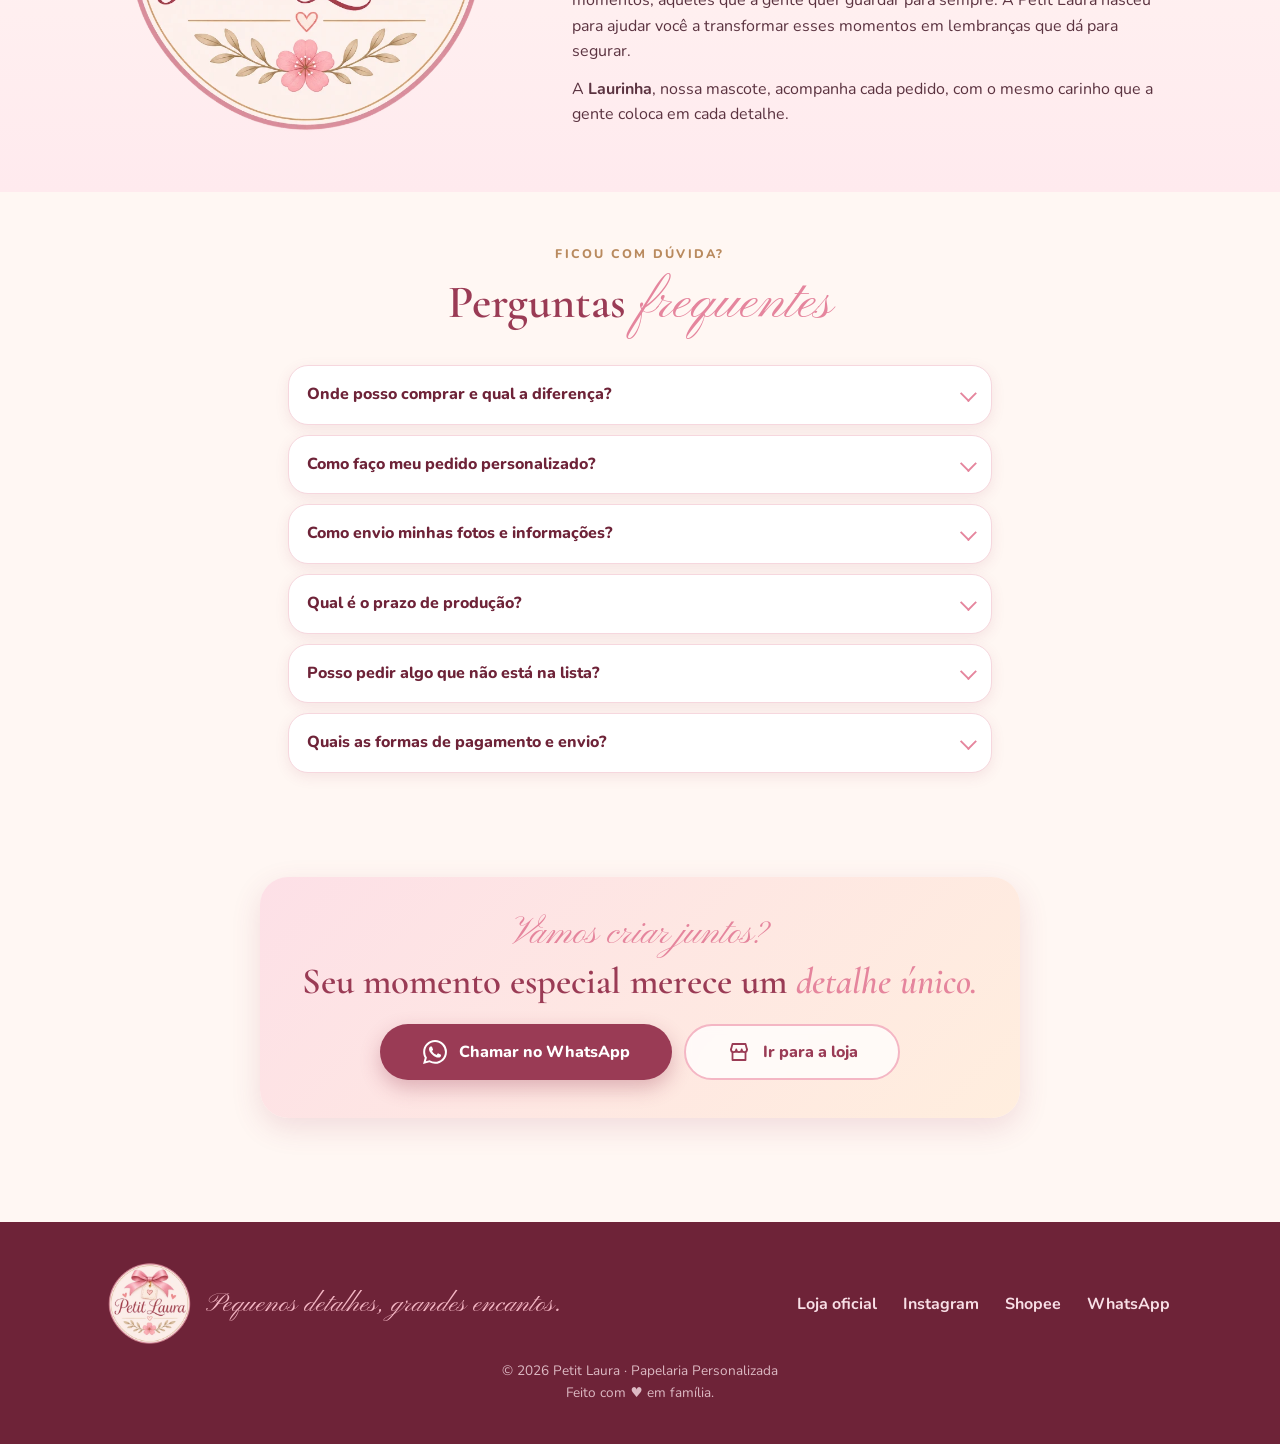
==== commit bed2c334: "feat: nova estrategia de canais, hero adaptavel e ajustes da landing - Loja oficial (petitlaura.com." ====
--- a/index.html
+++ b/index.html
@@ -5,7 +5,7 @@
   <meta name="viewport" content="width=device-width, initial-scale=1, viewport-fit=cover">
 
   <title>Petit Laura | Papelaria Personalizada – Polaroids, Photocards, Kits de Festa e mais</title>
-  <meta name="description" content="Papelaria personalizada feita com carinho: fotos estilo Polaroid, photocards, mini álbuns, kits de festa, convites, livrinhos de colorir, etiquetas escolares e planners. Pequenos detalhes, grandes encantos.">
+  <meta name="description" content="Papelaria personalizada sob medida: personalizamos o que você imaginar na loja oficial petitlaura.com.br, com pronta entrega na Shopee. Polaroids, photocards, kits de festa, convites e mais.">
   <meta name="theme-color" content="#FFF4F0">
   <meta name="author" content="Petit Laura">
   <meta name="robots" content="index, follow, max-image-preview:large">
@@ -18,7 +18,7 @@
   <meta property="og:locale" content="pt_BR">
   <meta property="og:site_name" content="Petit Laura">
   <meta property="og:title" content="Petit Laura | Papelaria Personalizada">
-  <meta property="og:description" content="Pequenos detalhes, grandes encantos. Polaroids, photocards, kits de festa, convites e muito mais, personalizados do jeitinho que você imaginou.">
+  <meta property="og:description" content="Pequenos detalhes, grandes encantos. Personalizamos o que você imaginar na loja oficial e temos pronta entrega na Shopee.">
   <meta property="og:url" content="https://link.petitlaura.com.br/">
   <meta property="og:image" content="https://link.petitlaura.com.br/assets/img/web/og-image.jpg">
   <meta property="og:image:width" content="1200">
@@ -42,7 +42,7 @@
   <link rel="preload" as="image" href="assets/img/web/laurinha-420.webp" imagesrcset="assets/img/web/laurinha-420.webp 420w, assets/img/web/laurinha-700.webp 700w" imagesizes="(min-width: 900px) 460px, 70vw">
   <link rel="stylesheet" href="css/style.css">
 
-  <!-- Dados estruturados (SEO). Quando tiver Instagram/Shopee/loja, adicione "sameAs": ["url1", "url2"] -->
+  <!-- Dados estruturados (SEO) -->
   <script type="application/ld+json">
   {
     "@context": "https://schema.org",
@@ -52,7 +52,8 @@
         "@id": "https://link.petitlaura.com.br/#loja",
         "name": "Petit Laura",
         "alternateName": "Petit Laura Papelaria Personalizada",
-        "description": "Papelaria personalizada: fotos estilo Polaroid, photocards, mini álbuns, kits de festa, convites, livrinhos de colorir, etiquetas escolares, planners e agendas.",
+        "description": "Papelaria personalizada sob medida e itens de pronta entrega: fotos estilo Polaroid, photocards, mini álbuns, kits de festa, convites, livrinhos de colorir, etiquetas escolares, planners e agendas.",
+        "sameAs": ["https://petitlaura.com.br/", "https://www.instagram.com/petitlaura.oficial", "https://shopee.com.br/petitlaura"],
         "url": "https://link.petitlaura.com.br/",
         "logo": "https://link.petitlaura.com.br/assets/img/web/logo-640.webp",
         "image": "https://link.petitlaura.com.br/assets/img/web/og-image.jpg",
@@ -90,31 +91,30 @@
 
     <div class="wrap hero__grid">
       <div class="hero__text">
-        <img class="hero__logo" src="assets/img/web/logo-256.webp" srcset="assets/img/web/logo-256.webp 256w, assets/img/web/logo-640.webp 640w" sizes="104px" width="104" height="104" alt="Petit Laura – Papelaria Personalizada">
+        <img class="hero__logo" src="assets/img/web/logo-256.webp" srcset="assets/img/web/logo-256.webp 256w, assets/img/web/logo-640.webp 640w" sizes="148px" width="148" height="148" alt="Petit Laura – Papelaria Personalizada">
 
         <p class="eyebrow">Papelaria personalizada</p>
         <h1>Pequenos detalhes,<br><span class="script">grandes encantos.</span></h1>
-        <p class="lead">Polaroids, photocards, kits de festa, convites e muito mais, feitos com carinho e do jeitinho que você imaginou.</p>
 
         <nav class="links" aria-label="Onde nos encontrar">
-          <a class="btn btn--primary" data-link="shopee" href="#" target="_blank" rel="noopener">
+          <a class="btn btn--primary" data-link="loja" href="https://petitlaura.com.br/" target="_blank" rel="noopener">
+            <svg class="ico" viewBox="0 0 24 24" aria-hidden="true"><path d="M4 9.5 5.5 4h13L20 9.5"/><path d="M4 9.5a2.6 2.6 0 0 0 5.3 0 2.6 2.6 0 0 0 5.4 0 2.6 2.6 0 0 0 5.3 0"/><path d="M5.5 12.5V20h13v-7.5"/></svg>
+            <span class="btn__label">Personalizar na loja oficial</span>
+            <svg class="chev" viewBox="0 0 24 24" aria-hidden="true"><path d="m9 6 6 6-6 6"/></svg>
+          </a>
+          <a class="btn btn--ghost" data-link="shopee" href="https://shopee.com.br/petitlaura" target="_blank" rel="noopener">
             <svg class="ico" viewBox="0 0 24 24" aria-hidden="true"><path d="M6 8h12l-1 12H7L6 8Z"/><path d="M9 8V7a3 3 0 0 1 6 0v1"/></svg>
-            <span class="btn__label">Comprar na Shopee</span>
+            <span class="btn__label">Acessar na Shopee</span>
             <svg class="chev" viewBox="0 0 24 24" aria-hidden="true"><path d="m9 6 6 6-6 6"/></svg>
           </a>
-          <a class="btn btn--wa" data-link="whatsapp" href="#" target="_blank" rel="noopener">
-            <svg class="ico" viewBox="0 0 24 24" aria-hidden="true"><path d="M12 3a9 9 0 0 0-7.7 13.6L3 21l4.5-1.2A9 9 0 1 0 12 3Z"/><path d="M9 8.5c.3 2.6 2.9 5.2 5.5 5.5l1.2-1.4-2-1-.8.7a4 4 0 0 1-1.7-1.7l.7-.8-1-2L9 8.5Z" class="fill"/></svg>
-            <span class="btn__label">Chamar no WhatsApp</span>
-            <svg class="chev" viewBox="0 0 24 24" aria-hidden="true"><path d="m9 6 6 6-6 6"/></svg>
-          </a>
-          <a class="btn btn--ghost" data-link="instagram" href="#" target="_blank" rel="noopener">
+          <a class="btn btn--ghost" data-link="instagram" href="https://www.instagram.com/petitlaura.oficial" target="_blank" rel="noopener">
             <svg class="ico" viewBox="0 0 24 24" aria-hidden="true"><rect x="3.5" y="3.5" width="17" height="17" rx="5"/><circle cx="12" cy="12" r="4"/><circle cx="17.2" cy="6.8" r=".9" class="fill"/></svg>
             <span class="btn__label">Ver no Instagram</span>
             <svg class="chev" viewBox="0 0 24 24" aria-hidden="true"><path d="m9 6 6 6-6 6"/></svg>
           </a>
-          <a class="btn btn--ghost btn--soon" data-link="loja" href="#" aria-disabled="true" tabindex="-1">
-            <svg class="ico" viewBox="0 0 24 24" aria-hidden="true"><path d="M4 9.5 5.5 4h13L20 9.5"/><path d="M4 9.5a2.6 2.6 0 0 0 5.3 0 2.6 2.6 0 0 0 5.4 0 2.6 2.6 0 0 0 5.3 0"/><path d="M5.5 12.5V20h13v-7.5"/></svg>
-            <span class="btn__label">Nossa loja <small class="badge">em breve</small></span>
+          <a class="btn btn--wa" data-link="whatsapp" href="#" target="_blank" rel="noopener">
+            <svg class="ico ico--solid" viewBox="0 0 24 24" aria-hidden="true"><path d="M17.472 14.382c-.297-.149-1.758-.867-2.03-.967-.273-.099-.471-.148-.67.15-.197.297-.767.966-.94 1.164-.173.199-.347.223-.644.075-.297-.15-1.255-.463-2.39-1.475-.883-.788-1.48-1.761-1.653-2.059-.173-.297-.018-.458.13-.606.134-.133.298-.347.446-.52.149-.174.198-.298.298-.497.099-.198.05-.371-.025-.52-.075-.149-.669-1.612-.916-2.207-.242-.579-.487-.5-.669-.51-.173-.008-.371-.01-.57-.01-.198 0-.52.074-.792.372-.272.297-1.04 1.016-1.04 2.479 0 1.462 1.065 2.875 1.213 3.074.149.198 2.096 3.2 5.077 4.487.709.306 1.262.489 1.694.625.712.227 1.36.195 1.871.118.571-.085 1.758-.719 2.006-1.413.248-.694.248-1.289.173-1.413-.074-.124-.272-.198-.57-.347m-5.421 7.403h-.004a9.87 9.87 0 01-5.031-1.378l-.361-.214-3.741.982.998-3.648-.235-.374a9.86 9.86 0 01-1.51-5.26c.001-5.45 4.436-9.884 9.888-9.884 2.64 0 5.122 1.03 6.988 2.898a9.825 9.825 0 012.893 6.994c-.003 5.45-4.437 9.884-9.885 9.884m8.413-18.297A11.815 11.815 0 0012.05 0C5.495 0 .16 5.335.157 11.892c0 2.096.547 4.142 1.588 5.945L.057 24l6.305-1.654a11.882 11.882 0 005.683 1.448h.005c6.554 0 11.89-5.335 11.893-11.893a11.821 11.821 0 00-3.48-8.413Z"/></svg>
+            <span class="btn__label">Chamar no WhatsApp</span>
             <svg class="chev" viewBox="0 0 24 24" aria-hidden="true"><path d="m9 6 6 6-6 6"/></svg>
           </a>
         </nav>
@@ -128,62 +128,38 @@
     </div>
 
     <svg class="wave" viewBox="0 0 1440 80" preserveAspectRatio="none" aria-hidden="true"><path d="M0 40c120 36 240 40 360 20s240-60 360-56 240 48 360 56 240-8 360-36V80H0Z"/></svg>
+
+    <!-- Dica de rolagem: some assim que a pessoa começa a rolar -->
+    <a class="scroll-hint" id="scrollhint" href="#produtos" aria-label="Role para ver mais">
+      <svg viewBox="0 0 24 24" aria-hidden="true"><path d="m6 9 6 6 6-6"/></svg>
+    </a>
   </header>
 
   <main>
-    <!-- ============ VITRINE (carrossel) ============ -->
-    <section class="section vitrine" aria-labelledby="t-vitrine">
-      <div class="wrap">
-        <div class="section__head reveal">
-          <p class="eyebrow">Um pouquinho do que fazemos</p>
-          <h2 id="t-vitrine">Eternize seus <span class="script">melhores momentos</span></h2>
-        </div>
-      </div>
-
-      <div class="carousel reveal" id="carousel" aria-roledescription="carrossel" aria-label="Destaques da Petit Laura">
-        <div class="carousel__track" tabindex="0">
-          <figure class="slide" aria-roledescription="slide" aria-label="1 de 3">
-            <img src="assets/img/web/banner-2.webp" width="1200" height="600" loading="lazy" alt="Polaroids, photocards e mini álbuns personalizados: eternize seus melhores momentos">
-          </figure>
-          <figure class="slide" aria-roledescription="slide" aria-label="2 de 3">
-            <img src="assets/img/web/banner-1.webp" width="1200" height="600" loading="lazy" alt="Todos os produtos Petit Laura: polaroids, photocards, mini álbuns, kits de festa, livrinhos de colorir, convites e etiquetas">
-          </figure>
-          <figure class="slide" aria-roledescription="slide" aria-label="3 de 3">
-            <img src="assets/img/web/banner-3.webp" width="1200" height="600" loading="lazy" alt="Mini kits de festa, livrinhos de colorir e convites personalizados">
-          </figure>
-        </div>
-        <div class="carousel__ui">
-          <button class="carousel__btn" type="button" data-dir="-1" aria-label="Anterior"><svg viewBox="0 0 24 24" aria-hidden="true"><path d="m15 6-6 6 6 6"/></svg></button>
-          <div class="carousel__dots" role="tablist" aria-label="Escolher slide"></div>
-          <button class="carousel__btn" type="button" data-dir="1" aria-label="Próximo"><svg viewBox="0 0 24 24" aria-hidden="true"><path d="m9 6 6 6-6 6"/></svg></button>
-        </div>
-      </div>
-    </section>
-
     <!-- ============ PRODUTOS ============ -->
     <section class="section produtos" id="produtos" aria-labelledby="t-produtos">
       <div class="wrap">
         <div class="section__head reveal">
           <p class="eyebrow">Nossos encantos</p>
           <h2 id="t-produtos">O que você quer <span class="script">personalizar hoje?</span></h2>
-          <p class="section__sub">Toque no produto e fale com a gente. Contamos como funciona e preparamos tudo para você.</p>
+          <p class="section__sub">Esses são só alguns exemplos. Na loja oficial personalizamos de acordo com o seu pedido.<br>Toque num produto para ver mais detalhes.</p>
         </div>
 
         <div class="cat reveal">
           <h3 class="cat__title"><span class="cat__dot">1</span> Memórias</h3>
           <ul class="cards">
             <li><a class="card" data-product="Fotos estilo Polaroid personalizadas" href="#" target="_blank" rel="noopener">
-              <span class="card__num">01</span>
+              <span class="card__photo"><img src="assets/img/produtos/01-polaroid.webp" alt="" width="160" height="160" loading="lazy"></span>
               <span class="card__body"><strong>Fotos estilo Polaroid</strong><small>Suas fotos favoritas com cara de Polaroid, com frase ou nome.</small></span>
               <svg class="chev" viewBox="0 0 24 24" aria-hidden="true"><path d="m9 6 6 6-6 6"/></svg>
             </a></li>
             <li><a class="card" data-product="Photocards personalizados" href="#" target="_blank" rel="noopener">
-              <span class="card__num">02</span>
+              <span class="card__photo"><img src="assets/img/produtos/02-photocard.webp" alt="" width="160" height="160" loading="lazy"></span>
               <span class="card__body"><strong>Photocards</strong><small>Para colecionar, trocar e guardar os seus favoritos.</small></span>
               <svg class="chev" viewBox="0 0 24 24" aria-hidden="true"><path d="m9 6 6 6-6 6"/></svg>
             </a></li>
             <li><a class="card" data-product="Mini álbuns de fotos sanfonados" href="#" target="_blank" rel="noopener">
-              <span class="card__num">03</span>
+              <span class="card__photo"><img src="assets/img/produtos/03-mini-album.webp" alt="" width="160" height="160" loading="lazy"></span>
               <span class="card__body"><strong>Mini álbuns sanfonados</strong><small>Uma história inteira em um álbum que cabe na mão.</small></span>
               <svg class="chev" viewBox="0 0 24 24" aria-hidden="true"><path d="m9 6 6 6-6 6"/></svg>
             </a></li>
@@ -194,17 +170,17 @@
           <h3 class="cat__title"><span class="cat__dot">2</span> Festas e lembrancinhas</h3>
           <ul class="cards">
             <li><a class="card" data-product="Mini kits de festa personalizados" href="#" target="_blank" rel="noopener">
-              <span class="card__num">04</span>
+              <span class="card__photo"><img src="assets/img/produtos/04-kit-festa.webp" alt="" width="160" height="160" loading="lazy"></span>
               <span class="card__body"><strong>Mini kits de festa</strong><small>Caixinhas e lembrancinhas com o tema da sua comemoração.</small></span>
               <svg class="chev" viewBox="0 0 24 24" aria-hidden="true"><path d="m9 6 6 6-6 6"/></svg>
             </a></li>
             <li><a class="card" data-product="Livrinhos de colorir personalizados" href="#" target="_blank" rel="noopener">
-              <span class="card__num">05</span>
+              <span class="card__photo"><img src="assets/img/produtos/05-livrinho-colorir.webp" alt="" width="160" height="160" loading="lazy"></span>
               <span class="card__body"><strong>Livrinhos de colorir</strong><small>Com o nome e o personagem favorito da criançada.</small></span>
               <svg class="chev" viewBox="0 0 24 24" aria-hidden="true"><path d="m9 6 6 6-6 6"/></svg>
             </a></li>
             <li><a class="card" data-product="Convites personalizados" href="#" target="_blank" rel="noopener">
-              <span class="card__num">06</span>
+              <span class="card__photo"><img src="assets/img/produtos/06-convite.webp" alt="" width="160" height="160" loading="lazy"></span>
               <span class="card__body"><strong>Convites</strong><small>Aniversários, casamentos e ocasiões especiais, do seu jeito.</small></span>
               <svg class="chev" viewBox="0 0 24 24" aria-hidden="true"><path d="m9 6 6 6-6 6"/></svg>
             </a></li>
@@ -215,22 +191,22 @@
           <h3 class="cat__title"><span class="cat__dot">3</span> Papelaria criativa</h3>
           <ul class="cards">
             <li><a class="card" data-product="Etiquetas escolares personalizadas" href="#" target="_blank" rel="noopener">
-              <span class="card__num">07</span>
+              <span class="card__photo"><img src="assets/img/produtos/07-etiquetas.webp" alt="" width="160" height="160" loading="lazy"></span>
               <span class="card__body"><strong>Etiquetas escolares</strong><small>Nome e desenho em tudo, para o material voltar para casa.</small></span>
               <svg class="chev" viewBox="0 0 24 24" aria-hidden="true"><path d="m9 6 6 6-6 6"/></svg>
             </a></li>
             <li><a class="card" data-product="Planners personalizados" href="#" target="_blank" rel="noopener">
-              <span class="card__num">08</span>
+              <span class="card__photo"><img src="assets/img/produtos/08-planner.webp" alt="" width="160" height="160" loading="lazy"></span>
               <span class="card__body"><strong>Planners</strong><small>Organização com a sua cara, feita sob medida.</small></span>
               <svg class="chev" viewBox="0 0 24 24" aria-hidden="true"><path d="m9 6 6 6-6 6"/></svg>
             </a></li>
             <li><a class="card" data-product="Mini blocos de notas personalizados" href="#" target="_blank" rel="noopener">
-              <span class="card__num">09</span>
+              <span class="card__photo"><img src="assets/img/produtos/09-bloco-notas.webp" alt="" width="160" height="160" loading="lazy"></span>
               <span class="card__body"><strong>Mini blocos de notas</strong><small>Pequenos, fofos e ótimos para presentear.</small></span>
               <svg class="chev" viewBox="0 0 24 24" aria-hidden="true"><path d="m9 6 6 6-6 6"/></svg>
             </a></li>
             <li><a class="card" data-product="Agendas e mini agendas personalizadas" href="#" target="_blank" rel="noopener">
-              <span class="card__num">10</span>
+              <span class="card__photo"><img src="assets/img/produtos/10-agenda.webp" alt="" width="160" height="160" loading="lazy"></span>
               <span class="card__body"><strong>Agendas e mini agendas</strong><small>Para levar na bolsa e deixar o ano mais bonito.</small></span>
               <svg class="chev" viewBox="0 0 24 24" aria-hidden="true"><path d="m9 6 6 6-6 6"/></svg>
             </a></li>
@@ -239,12 +215,57 @@
 
         <aside class="custom reveal">
           <p class="custom__title script">E muito mais…</p>
-          <p>Tem uma ideia que não está aqui? Conta pra gente, a gente adora criar coisas novas.</p>
+          <p>Tem uma ideia que não está aqui? Personalizamos qualquer coisa de acordo com o seu pedido. Conta pra gente!</p>
           <a class="btn btn--wa btn--inline" data-link="whatsapp" href="#" target="_blank" rel="noopener">
-            <svg class="ico" viewBox="0 0 24 24" aria-hidden="true"><path d="M12 3a9 9 0 0 0-7.7 13.6L3 21l4.5-1.2A9 9 0 1 0 12 3Z"/><path d="M9 8.5c.3 2.6 2.9 5.2 5.5 5.5l1.2-1.4-2-1-.8.7a4 4 0 0 1-1.7-1.7l.7-.8-1-2L9 8.5Z" class="fill"/></svg>
+            <svg class="ico ico--solid" viewBox="0 0 24 24" aria-hidden="true"><path d="M17.472 14.382c-.297-.149-1.758-.867-2.03-.967-.273-.099-.471-.148-.67.15-.197.297-.767.966-.94 1.164-.173.199-.347.223-.644.075-.297-.15-1.255-.463-2.39-1.475-.883-.788-1.48-1.761-1.653-2.059-.173-.297-.018-.458.13-.606.134-.133.298-.347.446-.52.149-.174.198-.298.298-.497.099-.198.05-.371-.025-.52-.075-.149-.669-1.612-.916-2.207-.242-.579-.487-.5-.669-.51-.173-.008-.371-.01-.57-.01-.198 0-.52.074-.792.372-.272.297-1.04 1.016-1.04 2.479 0 1.462 1.065 2.875 1.213 3.074.149.198 2.096 3.2 5.077 4.487.709.306 1.262.489 1.694.625.712.227 1.36.195 1.871.118.571-.085 1.758-.719 2.006-1.413.248-.694.248-1.289.173-1.413-.074-.124-.272-.198-.57-.347m-5.421 7.403h-.004a9.87 9.87 0 01-5.031-1.378l-.361-.214-3.741.982.998-3.648-.235-.374a9.86 9.86 0 01-1.51-5.26c.001-5.45 4.436-9.884 9.888-9.884 2.64 0 5.122 1.03 6.988 2.898a9.825 9.825 0 012.893 6.994c-.003 5.45-4.437 9.884-9.885 9.884m8.413-18.297A11.815 11.815 0 0012.05 0C5.495 0 .16 5.335.157 11.892c0 2.096.547 4.142 1.588 5.945L.057 24l6.305-1.654a11.882 11.882 0 005.683 1.448h.005c6.554 0 11.89-5.335 11.893-11.893a11.821 11.821 0 00-3.48-8.413Z"/></svg>
             <span class="btn__label">Falar sobre meu pedido</span>
           </a>
         </aside>
+      </div>
+    </section>
+
+    <!-- ============ ONDE COMPRAR ============ -->
+    <section class="section canais" id="onde-comprar" aria-labelledby="t-canais">
+      <div class="wrap">
+        <div class="section__head reveal">
+          <p class="eyebrow">Escolha o seu caminho</p>
+          <h2 id="t-canais">Onde <span class="script">comprar?</span></h2>
+        </div>
+
+        <div class="canais__grid">
+          <article class="canal canal--main reveal">
+            <span class="canal__tag">Sob medida</span>
+            <h3>Loja oficial</h3>
+            <p class="canal__url">petitlaura.com.br</p>
+            <p>Personalizamos <strong>qualquer coisa</strong> de acordo com o seu pedido: você escolhe, conta os detalhes e a gente cria.</p>
+            <a class="btn btn--primary btn--inline" data-link="loja" href="https://petitlaura.com.br/" target="_blank" rel="noopener">
+              <svg class="ico" viewBox="0 0 24 24" aria-hidden="true"><path d="M4 9.5 5.5 4h13L20 9.5"/><path d="M4 9.5a2.6 2.6 0 0 0 5.3 0 2.6 2.6 0 0 0 5.4 0 2.6 2.6 0 0 0 5.3 0"/><path d="M5.5 12.5V20h13v-7.5"/></svg>
+              <span class="btn__label">Ir para a loja oficial</span>
+            </a>
+          </article>
+
+          <article class="canal reveal">
+            <span class="canal__tag canal__tag--alt">Pronta entrega</span>
+            <h3>Shopee</h3>
+            <p class="canal__url">Compra rápida e segura</p>
+            <p>Produtos prontos para envio e alguns personalizados selecionados, direto na plataforma que você já conhece.</p>
+            <a class="btn btn--ghost btn--inline" data-link="shopee" href="https://shopee.com.br/petitlaura" target="_blank" rel="noopener">
+              <svg class="ico" viewBox="0 0 24 24" aria-hidden="true"><path d="M6 8h12l-1 12H7L6 8Z"/><path d="M9 8V7a3 3 0 0 1 6 0v1"/></svg>
+              <span class="btn__label">Ver na Shopee</span>
+            </a>
+          </article>
+
+          <article class="canal canal--wide reveal">
+            <span class="canal__tag canal__tag--wa">Pedido direto</span>
+            <h3>WhatsApp</h3>
+            <p class="canal__url">Atendimento personalizado</p>
+            <p>Conte sua ideia, envie suas fotos e combine tudo direto com a gente, do primeiro papo até o pedido pronto.</p>
+            <a class="btn btn--wa btn--inline" data-link="whatsapp" href="#" target="_blank" rel="noopener">
+              <svg class="ico ico--solid" viewBox="0 0 24 24" aria-hidden="true"><path d="M17.472 14.382c-.297-.149-1.758-.867-2.03-.967-.273-.099-.471-.148-.67.15-.197.297-.767.966-.94 1.164-.173.199-.347.223-.644.075-.297-.15-1.255-.463-2.39-1.475-.883-.788-1.48-1.761-1.653-2.059-.173-.297-.018-.458.13-.606.134-.133.298-.347.446-.52.149-.174.198-.298.298-.497.099-.198.05-.371-.025-.52-.075-.149-.669-1.612-.916-2.207-.242-.579-.487-.5-.669-.51-.173-.008-.371-.01-.57-.01-.198 0-.52.074-.792.372-.272.297-1.04 1.016-1.04 2.479 0 1.462 1.065 2.875 1.213 3.074.149.198 2.096 3.2 5.077 4.487.709.306 1.262.489 1.694.625.712.227 1.36.195 1.871.118.571-.085 1.758-.719 2.006-1.413.248-.694.248-1.289.173-1.413-.074-.124-.272-.198-.57-.347m-5.421 7.403h-.004a9.87 9.87 0 01-5.031-1.378l-.361-.214-3.741.982.998-3.648-.235-.374a9.86 9.86 0 01-1.51-5.26c.001-5.45 4.436-9.884 9.888-9.884 2.64 0 5.122 1.03 6.988 2.898a9.825 9.825 0 012.893 6.994c-.003 5.45-4.437 9.884-9.885 9.884m8.413-18.297A11.815 11.815 0 0012.05 0C5.495 0 .16 5.335.157 11.892c0 2.096.547 4.142 1.588 5.945L.057 24l6.305-1.654a11.882 11.882 0 005.683 1.448h.005c6.554 0 11.89-5.335 11.893-11.893a11.821 11.821 0 00-3.48-8.413Z"/></svg>
+              <span class="btn__label">Chamar no WhatsApp</span>
+            </a>
+          </article>
+        </div>
       </div>
     </section>
 
@@ -258,8 +279,8 @@
         <ol class="steps">
           <li class="step reveal">
             <span class="step__n">1</span>
-            <h3>Escolha o produto</h3>
-            <p>Veja as opções acima e nos chame no WhatsApp ou na Shopee.</p>
+            <h3>Escolha ou imagine</h3>
+            <p>Escolha um produto da lista ou conte uma ideia nova. Na loja oficial / WhatsApp personalizamos o que você imaginar.</p>
           </li>
           <li class="step reveal">
             <span class="step__n">2</span>
@@ -301,12 +322,16 @@
 
         <div class="faq__list reveal">
           <details>
-            <summary>Como faço meu pedido?</summary>
-            <p>Escolha o produto, chame a gente no WhatsApp ou na Shopee e conte o que você quer. Combinamos os detalhes, você aprova a arte e a gente cuida do resto.</p>
+            <summary>Onde posso comprar e qual a diferença?</summary>
+            <p>Na loja oficial (petitlaura.com.br) fazemos personalizados sob medida, de acordo com o seu pedido. Pelo WhatsApp você também pode pedir, conversando direto com a gente. Na Shopee temos produtos de pronta entrega e alguns personalizados selecionados.</p>
+          </details>
+          <details>
+            <summary>Como faço meu pedido personalizado?</summary>
+            <p>Peça na loja oficial ou chame a gente no WhatsApp e conte o que você quer. Combinamos os detalhes, você aprova a arte e a gente cuida do resto.</p>
           </details>
           <details>
             <summary>Como envio minhas fotos e informações?</summary>
-            <p>Pelo WhatsApp mesmo, de forma bem simples. Depois mostramos como a arte ficou para você aprovar antes de produzir.</p>
+            <p>Na loja você poderá enviar todas as imagens e informações quando solicitadas. No WhatsApp você enviará direto pra gente na conversa.</p>
           </details>
           <details>
             <summary>Qual é o prazo de produção?</summary>
@@ -314,11 +339,11 @@
           </details>
           <details>
             <summary>Posso pedir algo que não está na lista?</summary>
-            <p>Pode! Fazemos muita coisa sob medida. Conte sua ideia no WhatsApp e a gente vê como realizar.</p>
+            <p>Pode! Na loja oficial personalizamos qualquer coisa de acordo com o seu pedido. Conte sua ideia no WhatsApp ou na loja e a gente vê como realizar.</p>
           </details>
           <details>
             <summary>Quais as formas de pagamento e envio?</summary>
-            <p>Na Shopee valem as formas de pagamento e envio da própria plataforma. Em pedidos pelo WhatsApp e na nossa loja (em breve), combinamos tudo com você de forma clara.</p>
+            <p>Na loja oficial, pagamento e envio aparecem de forma clara no pedido. Pelo WhatsApp combinamos tudo com você. Na Shopee valem as formas da própria plataforma.</p>
           </details>
         </div>
       </div>
@@ -331,12 +356,12 @@
         <h2 id="t-cta">Seu momento especial merece um <em>detalhe único.</em></h2>
         <div class="cta__buttons">
           <a class="btn btn--primary btn--inline" data-link="whatsapp" href="#" target="_blank" rel="noopener">
-            <svg class="ico" viewBox="0 0 24 24" aria-hidden="true"><path d="M12 3a9 9 0 0 0-7.7 13.6L3 21l4.5-1.2A9 9 0 1 0 12 3Z"/><path d="M9 8.5c.3 2.6 2.9 5.2 5.5 5.5l1.2-1.4-2-1-.8.7a4 4 0 0 1-1.7-1.7l.7-.8-1-2L9 8.5Z" class="fill"/></svg>
+            <svg class="ico ico--solid" viewBox="0 0 24 24" aria-hidden="true"><path d="M17.472 14.382c-.297-.149-1.758-.867-2.03-.967-.273-.099-.471-.148-.67.15-.197.297-.767.966-.94 1.164-.173.199-.347.223-.644.075-.297-.15-1.255-.463-2.39-1.475-.883-.788-1.48-1.761-1.653-2.059-.173-.297-.018-.458.13-.606.134-.133.298-.347.446-.52.149-.174.198-.298.298-.497.099-.198.05-.371-.025-.52-.075-.149-.669-1.612-.916-2.207-.242-.579-.487-.5-.669-.51-.173-.008-.371-.01-.57-.01-.198 0-.52.074-.792.372-.272.297-1.04 1.016-1.04 2.479 0 1.462 1.065 2.875 1.213 3.074.149.198 2.096 3.2 5.077 4.487.709.306 1.262.489 1.694.625.712.227 1.36.195 1.871.118.571-.085 1.758-.719 2.006-1.413.248-.694.248-1.289.173-1.413-.074-.124-.272-.198-.57-.347m-5.421 7.403h-.004a9.87 9.87 0 01-5.031-1.378l-.361-.214-3.741.982.998-3.648-.235-.374a9.86 9.86 0 01-1.51-5.26c.001-5.45 4.436-9.884 9.888-9.884 2.64 0 5.122 1.03 6.988 2.898a9.825 9.825 0 012.893 6.994c-.003 5.45-4.437 9.884-9.885 9.884m8.413-18.297A11.815 11.815 0 0012.05 0C5.495 0 .16 5.335.157 11.892c0 2.096.547 4.142 1.588 5.945L.057 24l6.305-1.654a11.882 11.882 0 005.683 1.448h.005c6.554 0 11.89-5.335 11.893-11.893a11.821 11.821 0 00-3.48-8.413Z"/></svg>
             <span class="btn__label">Chamar no WhatsApp</span>
           </a>
-          <a class="btn btn--ghost btn--inline" data-link="shopee" href="#" target="_blank" rel="noopener">
-            <svg class="ico" viewBox="0 0 24 24" aria-hidden="true"><path d="M6 8h12l-1 12H7L6 8Z"/><path d="M9 8V7a3 3 0 0 1 6 0v1"/></svg>
-            <span class="btn__label">Ver na Shopee</span>
+          <a class="btn btn--ghost btn--inline" data-link="loja" href="https://petitlaura.com.br/" target="_blank" rel="noopener">
+            <svg class="ico" viewBox="0 0 24 24" aria-hidden="true"><path d="M4 9.5 5.5 4h13L20 9.5"/><path d="M4 9.5a2.6 2.6 0 0 0 5.3 0 2.6 2.6 0 0 0 5.4 0 2.6 2.6 0 0 0 5.3 0"/><path d="M5.5 12.5V20h13v-7.5"/></svg>
+            <span class="btn__label">Ir para a loja</span>
           </a>
         </div>
       </div>
@@ -349,18 +374,23 @@
       <img class="footer__logo" src="assets/img/web/logo-256.webp" width="96" height="96" loading="lazy" alt="Petit Laura">
       <p class="footer__tag script">Pequenos detalhes, grandes encantos.</p>
       <ul class="footer__links">
-        <li><a data-link="instagram" href="#" target="_blank" rel="noopener">Instagram</a></li>
-        <li><a data-link="shopee" href="#" target="_blank" rel="noopener">Shopee</a></li>
+        <li><a data-link="loja" href="https://petitlaura.com.br/" target="_blank" rel="noopener">Loja oficial</a></li>
+        <li><a data-link="instagram" href="https://www.instagram.com/petitlaura.oficial" target="_blank" rel="noopener">Instagram</a></li>
+        <li><a data-link="shopee" href="https://shopee.com.br/petitlaura" target="_blank" rel="noopener">Shopee</a></li>
         <li><a data-link="whatsapp" href="#" target="_blank" rel="noopener">WhatsApp</a></li>
       </ul>
       <p class="footer__copy">© <span id="year">2026</span> Petit Laura · Papelaria Personalizada<br>Feito com <span aria-label="amor">♥</span> em família.</p>
     </div>
   </footer>
 
+  <!-- Voltar ao topo -->
+  <button class="totop" id="totop" type="button" aria-label="Voltar ao topo">
+    <svg viewBox="0 0 24 24" aria-hidden="true"><path d="m6 14 6-6 6 6"/></svg>
+  </button>
+
   <!-- Botão flutuante do WhatsApp -->
   <a class="fab" id="fab" data-link="whatsapp" href="#" target="_blank" rel="noopener" aria-label="Falar no WhatsApp">
-    <svg viewBox="0 0 24 24" aria-hidden="true"><path d="M12 3a9 9 0 0 0-7.7 13.6L3 21l4.5-1.2A9 9 0 1 0 12 3Z"/><path d="M9 8.5c.3 2.6 2.9 5.2 5.5 5.5l1.2-1.4-2-1-.8.7a4 4 0 0 1-1.7-1.7l.7-.8-1-2L9 8.5Z" class="fill"/></svg>
-    <span class="fab__label">Fale com a gente</span>
+    <svg viewBox="0 0 24 24" aria-hidden="true"><path d="M17.472 14.382c-.297-.149-1.758-.867-2.03-.967-.273-.099-.471-.148-.67.15-.197.297-.767.966-.94 1.164-.173.199-.347.223-.644.075-.297-.15-1.255-.463-2.39-1.475-.883-.788-1.48-1.761-1.653-2.059-.173-.297-.018-.458.13-.606.134-.133.298-.347.446-.52.149-.174.198-.298.298-.497.099-.198.05-.371-.025-.52-.075-.149-.669-1.612-.916-2.207-.242-.579-.487-.5-.669-.51-.173-.008-.371-.01-.57-.01-.198 0-.52.074-.792.372-.272.297-1.04 1.016-1.04 2.479 0 1.462 1.065 2.875 1.213 3.074.149.198 2.096 3.2 5.077 4.487.709.306 1.262.489 1.694.625.712.227 1.36.195 1.871.118.571-.085 1.758-.719 2.006-1.413.248-.694.248-1.289.173-1.413-.074-.124-.272-.198-.57-.347m-5.421 7.403h-.004a9.87 9.87 0 01-5.031-1.378l-.361-.214-3.741.982.998-3.648-.235-.374a9.86 9.86 0 01-1.51-5.26c.001-5.45 4.436-9.884 9.888-9.884 2.64 0 5.122 1.03 6.988 2.898a9.825 9.825 0 012.893 6.994c-.003 5.45-4.437 9.884-9.885 9.884m8.413-18.297A11.815 11.815 0 0012.05 0C5.495 0 .16 5.335.157 11.892c0 2.096.547 4.142 1.588 5.945L.057 24l6.305-1.654a11.882 11.882 0 005.683 1.448h.005c6.554 0 11.89-5.335 11.893-11.893a11.821 11.821 0 00-3.48-8.413Z"/></svg>
   </a>
 
   <div class="toast" id="toast" role="status" aria-live="polite"></div>
--- a/css/style.css
+++ b/css/style.css
@@ -26,6 +26,8 @@
   --shadow-sm: 0 4px 14px rgba(154, 59, 85, 0.1);
   --shadow: 0 10px 30px rgba(154, 59, 85, 0.14);
   --gutter: 20px;
+  /* Espaço padrão entre as seções: metade acima + metade abaixo de cada uma */
+  --space: 32px;
 }
 
 *, *::before, *::after { box-sizing: border-box; }
@@ -65,7 +67,7 @@
 
 /* ---------- Tipografia ---------- */
 h1, h2, h3 { font-family: var(--font-title); font-weight: 600; line-height: 1.12; color: var(--wine); }
-h1 { font-size: clamp(2.3rem, 9.5vw, 4rem); letter-spacing: -0.01em; }
+h1 { font-size: clamp(2rem, 8.2vw, 4rem); letter-spacing: -0.01em; }
 h2 { font-size: clamp(1.9rem, 7vw, 2.9rem); }
 h3 { font-size: 1.35rem; }
 
@@ -105,6 +107,7 @@
 }
 .btn .ico { width: 24px; height: 24px; flex: none; fill: none; stroke: currentColor; stroke-width: 1.8; stroke-linecap: round; stroke-linejoin: round; }
 .btn .ico .fill { fill: currentColor; stroke: none; }
+.btn .ico--solid { fill: currentColor; stroke: none; }
 .btn .chev { width: 20px; height: 20px; margin-left: auto; flex: none; fill: none; stroke: currentColor; stroke-width: 2.2; stroke-linecap: round; stroke-linejoin: round; opacity: 0.7; transition: transform 0.18s ease; }
 .btn__label { text-align: left; }
 .btn:active { transform: scale(0.98); }
@@ -134,25 +137,56 @@
 .hero {
   position: relative;
   overflow: hidden;
-  padding: calc(28px + env(safe-area-inset-top)) 0 0;
+  padding: calc(18px + env(safe-area-inset-top)) 0 0;
   background:
     radial-gradient(120% 60% at 50% 0%, #ffffff 0%, rgba(255,255,255,0) 60%),
     linear-gradient(180deg, #ffeef0 0%, var(--cream) 100%);
   text-align: center;
 }
 .hero__grid { position: relative; z-index: 2; display: grid; gap: 8px; }
-.hero__logo { width: 104px; height: 104px; margin: 0 auto 14px; border-radius: 50%; box-shadow: var(--shadow); }
-.hero .eyebrow { margin-bottom: 8px; }
-.hero h1 { margin-bottom: 14px; }
-.hero .lead { margin-bottom: 26px; }
-
-.links { display: grid; gap: 12px; max-width: 460px; margin-inline: auto; width: 100%; }
-
-.hero__art { display: flex; justify-content: center; margin-top: 22px; }
-.laurinha { position: relative; width: min(70vw, 340px); margin-bottom: -2px; animation: bob 5s ease-in-out infinite; transform-origin: 50% 100%; }
-.laurinha img { filter: drop-shadow(0 18px 24px rgba(154, 59, 85, 0.22)); }
-
-.wave { position: relative; z-index: 1; display: block; width: 100%; height: 44px; margin-top: -42px; fill: var(--cream); }
+
+/* No celular, o hero inteiro (incluindo a Laurinha) se adapta à ALTURA visível da tela.
+   1svh = 1% da altura visível com as barras do navegador / do Instagram já descontadas. */
+.hero {
+  --vh: 1vh;
+  --logo: clamp(92px, calc(var(--vh) * 15), 148px);
+  --btn: clamp(42px, calc(var(--vh) * 6.4), 48px);
+  --h1: min(8.2vw, calc(var(--vh) * 4.3));
+  /* altura sobrando para a Laurinha = tela - (tudo que vem acima dela) */
+  --art-h: clamp(
+    180px,
+    calc(var(--vh) * 100 - env(safe-area-inset-top) - var(--logo) - 4 * var(--btn) - 2.4 * var(--h1) - 126px),
+    360px
+  );
+}
+@supports (height: 1svh) { .hero { --vh: 1svh; } }
+
+.hero__logo { width: var(--logo); height: var(--logo); margin: 0 auto 14px; }
+.hero .eyebrow { margin-bottom: 6px; }
+.hero h1 { font-size: var(--h1); margin-bottom: 16px; }
+
+.links { display: grid; gap: 9px; max-width: 460px; margin-inline: auto; width: 100%; }
+.links .btn { min-height: var(--btn); font-size: 0.97rem; }
+
+.hero__art { display: flex; justify-content: center; margin-top: 12px; }
+.laurinha { position: relative; margin-bottom: -2px; animation: bob 5s ease-in-out infinite; transform-origin: 50% 100%; }
+.laurinha img { height: var(--art-h); width: auto; max-width: 88vw; filter: drop-shadow(0 18px 24px rgba(154, 59, 85, 0.22)); }
+
+.wave { position: relative; z-index: 1; display: block; width: 100%; height: 16px; margin-top: -14px; fill: var(--cream); }
+
+/* Seta de "role para ver mais" */
+.scroll-hint {
+  position: absolute; left: 50%; bottom: 8px; z-index: 3; translate: -50% 0;
+  width: 38px; height: 38px; border-radius: 50%;
+  display: grid; place-items: center; color: var(--rose);
+  background: rgba(255, 255, 255, 0.92); border: 1.5px solid var(--pink);
+  box-shadow: 0 6px 16px rgba(154, 59, 85, 0.2);
+  animation: hint 1.8s ease-in-out infinite;
+  transition: opacity 0.4s ease, visibility 0.4s ease;
+}
+.scroll-hint svg { width: 22px; height: 22px; fill: none; stroke: currentColor; stroke-width: 2.8; stroke-linecap: round; stroke-linejoin: round; }
+.scroll-hint.is-hidden { opacity: 0; visibility: hidden; pointer-events: none; }
+@keyframes hint { 0%, 100% { transform: translateY(0); } 50% { transform: translateY(-6px); } }
 
 .hero__bg { position: absolute; inset: 0; z-index: 0; pointer-events: none; }
 .blob { position: absolute; border-radius: 50%; filter: blur(46px); opacity: 0.75; }
@@ -169,34 +203,14 @@
 @keyframes bob { 0%, 100% { transform: translateY(0) rotate(-0.6deg); } 50% { transform: translateY(-6px) rotate(0.6deg); } }
 
 /* ---------- Seções ---------- */
-.section { padding: 56px 0; position: relative; }
+.section { padding: var(--space) 0; position: relative; }
 .section__head { text-align: center; margin-bottom: 30px; }
 .section__sub { margin-top: 12px; color: var(--ink-soft); max-width: 44ch; margin-inline: auto; }
 
-/* ---------- Carrossel ---------- */
-.vitrine { padding-top: 28px; }
-.carousel { position: relative; }
-.carousel__track {
-  display: flex; gap: 14px;
-  overflow-x: auto; scroll-snap-type: x mandatory;
-  padding: 6px var(--gutter) 18px;
-  scroll-padding-inline: var(--gutter);
-  -webkit-overflow-scrolling: touch;
-  scrollbar-width: none;
-}
-.carousel__track::-webkit-scrollbar { display: none; }
-.slide { flex: 0 0 92%; scroll-snap-align: center; margin: 0; border-radius: var(--radius); overflow: hidden; box-shadow: var(--shadow); background: var(--blush); aspect-ratio: 2 / 1; }
-.slide img { width: 100%; height: 100%; object-fit: cover; }
-
-.carousel__ui { display: flex; align-items: center; justify-content: center; gap: 14px; }
-.carousel__dots { display: flex; gap: 8px; }
-.carousel__dot { width: 9px; height: 9px; border-radius: 999px; border: 0; padding: 0; background: var(--pink); opacity: 0.55; transition: all 0.25s ease; cursor: pointer; }
-.carousel__dot[aria-selected="true"] { width: 26px; opacity: 1; background: var(--rose); }
-.carousel__btn { display: none; width: 40px; height: 40px; border-radius: 50%; border: 2px solid var(--pink); background: #fff; color: var(--wine); cursor: pointer; align-items: center; justify-content: center; }
-.carousel__btn svg { width: 20px; height: 20px; fill: none; stroke: currentColor; stroke-width: 2.4; stroke-linecap: round; stroke-linejoin: round; }
-
 /* ---------- Produtos ---------- */
-.produtos { background: linear-gradient(180deg, var(--cream) 0%, var(--cream-2) 100%); }
+/* Primeira seção: o hero não tem margem embaixo, então ela usa o dobro do espaço
+   padrão para o vão ficar igual ao das demais seções. */
+.produtos { background: linear-gradient(180deg, var(--cream) 0%, var(--cream-2) 100%); padding-top: calc(var(--space) * 2); }
 .cat { margin-bottom: 30px; }
 .cat__title { display: flex; align-items: center; gap: 10px; font-size: 1.5rem; margin-bottom: 14px; }
 .cat__dot {
@@ -212,11 +226,14 @@
   transition: transform 0.18s ease, box-shadow 0.18s ease, border-color 0.18s ease;
 }
 .card:active { transform: scale(0.985); }
-.card__num {
-  flex: none; display: grid; place-items: center; width: 46px; height: 46px; border-radius: 14px;
-  background: var(--blush); color: var(--wine); font-family: var(--font-title); font-weight: 700; font-size: 1.2rem;
-  font-variant-numeric: lining-nums;
-}
+/* Foto do produto. Enquanto a imagem não existir, aparece um espaço rosa com coração. */
+.card__photo {
+  position: relative; flex: none; width: 76px; height: 76px; border-radius: 16px; overflow: hidden;
+  display: grid; place-items: center;
+  background: linear-gradient(135deg, #ffe3ea 0%, #ffd0dc 100%);
+}
+.card__photo::before { content: "♥"; position: absolute; font-size: 1.6rem; color: #fff; opacity: 0.85; }
+.card__photo img { position: relative; width: 100%; height: 100%; object-fit: cover; }
 .card__body { display: grid; gap: 2px; min-width: 0; }
 .card__body strong { font-size: 1.02rem; color: var(--wine-dark); line-height: 1.25; }
 .card__body small { font-size: 0.86rem; color: var(--ink-soft); line-height: 1.4; }
@@ -234,6 +251,33 @@
 .custom__title { font-size: 2.2rem; line-height: 1.1; margin-bottom: 6px; }
 .custom p:not(.custom__title) { color: var(--ink-soft); margin-bottom: 18px; max-width: 38ch; margin-inline: auto; }
 .custom .btn { max-width: 340px; margin-inline: auto; }
+
+/* ---------- Onde comprar ---------- */
+.canais { background: linear-gradient(180deg, var(--cream-2) 0%, var(--cream) 100%); }
+.canais__grid { display: grid; gap: 16px; }
+.canal {
+  position: relative; text-align: center; padding: 28px 22px 24px; border-radius: var(--radius-lg);
+  background: #fff; border: 1.5px solid #f6d7de; box-shadow: var(--shadow-sm);
+}
+.canal--main { border-color: var(--pink); box-shadow: var(--shadow); background: linear-gradient(180deg, #fff 0%, #fff6f8 100%); }
+.canal__tag {
+  display: inline-block; margin-bottom: 10px; padding: 4px 14px; border-radius: 999px;
+  background: var(--wine); color: #fff; font-size: 0.72rem; font-weight: 800; letter-spacing: 0.1em; text-transform: uppercase;
+}
+.canal__tag--alt { background: var(--blush); color: var(--wine); }
+.canal__tag--wa { background: #e3f5ea; color: #1b6e40; }
+.canal h3 { font-size: 1.7rem; margin-bottom: 2px; }
+.canal__url { font-weight: 800; color: var(--gold); font-size: 0.9rem; margin-bottom: 12px; }
+.canal p:not(.canal__url) { color: var(--ink-soft); margin-bottom: 20px; max-width: 36ch; margin-inline: auto; }
+.canal p strong { color: var(--wine); }
+.canal .btn { max-width: 320px; margin-inline: auto; }
+
+@media (min-width: 640px) {
+  .canais__grid { grid-template-columns: 1fr 1fr; gap: 22px; }
+  .canal { display: flex; flex-direction: column; align-items: center; }
+  .canal .btn { margin-top: auto; width: 100%; }
+  .canal--wide { grid-column: 1 / -1; }
+}
 
 /* ---------- Como funciona ---------- */
 .steps { display: grid; gap: 14px; counter-reset: s; }
@@ -254,7 +298,7 @@
 .historia { background: linear-gradient(180deg, var(--cream) 0%, #ffeaee 100%); }
 .historia__grid { display: grid; gap: 28px; align-items: center; }
 .historia__art { width: min(62vw, 280px); margin-inline: auto; }
-.historia__art img { border-radius: 50%; box-shadow: var(--shadow); }
+.historia__art img { width: 100%; height: auto; }
 .historia__text h2 { margin-bottom: 16px; text-align: center; }
 .historia__text .eyebrow { text-align: center; }
 .historia__text p + p { margin-top: 12px; }
@@ -279,7 +323,7 @@
 details p { padding: 0 18px 18px; color: var(--ink-soft); }
 
 /* ---------- CTA final ---------- */
-.cta { padding: 20px 0 70px; }
+.cta { padding: var(--space) 0 calc(var(--space) * 2); }
 .cta__box {
   text-align: center; padding: 38px 24px; border-radius: var(--radius-lg);
   background: linear-gradient(135deg, #fde0e7 0%, #ffeede 100%);
@@ -303,14 +347,28 @@
 /* ---------- WhatsApp flutuante ---------- */
 .fab {
   position: fixed; right: 16px; bottom: calc(16px + env(safe-area-inset-bottom)); z-index: 50;
-  display: flex; align-items: center; gap: 10px; height: 58px; padding: 0 20px 0 16px; border-radius: 999px;
-  background: var(--wa); color: #fff; font-weight: 800; box-shadow: 0 10px 26px rgba(37, 160, 90, 0.45);
+  display: grid; place-items: center; width: 42px; height: 42px; padding: 0; border-radius: 50%;
+  background: var(--wa); color: #fff; box-shadow: 0 6px 16px rgba(37, 160, 90, 0.4);
   transform: translateY(120px); opacity: 0; transition: transform 0.4s cubic-bezier(.2,.9,.3,1.2), opacity 0.3s ease;
 }
 .fab.is-visible { transform: translateY(0); opacity: 1; }
-.fab svg { width: 28px; height: 28px; fill: none; stroke: #fff; stroke-width: 1.8; stroke-linecap: round; stroke-linejoin: round; }
-.fab svg .fill { fill: #fff; stroke: none; }
-.fab__label { font-size: 0.95rem; }
+.fab svg { width: 24px; height: 24px; fill: #fff; stroke: none; }
+
+/* ---------- Voltar ao topo (sutil, acima do WhatsApp) ---------- */
+.totop {
+  position: fixed; right: 16px; bottom: calc(16px + 42px + 10px + env(safe-area-inset-bottom)); z-index: 49;
+  width: 42px; height: 42px; padding: 0; border-radius: 50%;
+  display: grid; place-items: center; cursor: pointer;
+  background: rgba(255, 255, 255, 0.92); border: 1.5px solid var(--pink); color: var(--rose);
+  box-shadow: 0 4px 14px rgba(154, 59, 85, 0.14); backdrop-filter: blur(4px);
+  transform: translateY(20px); opacity: 0; pointer-events: none;
+  transition: transform 0.35s ease, opacity 0.3s ease, background 0.2s ease;
+}
+.totop.is-visible { transform: translateY(0); opacity: 1; pointer-events: auto; }
+.totop svg { width: 22px; height: 22px; fill: none; stroke: currentColor; stroke-width: 2.6; stroke-linecap: round; stroke-linejoin: round; }
+.totop:active { transform: scale(0.94); }
+@media (hover: hover) { .totop:hover { background: var(--blush); } }
+@media (min-width: 900px) { .totop { right: 28px; bottom: calc(28px + 42px + 10px); } }
 
 /* ---------- Toast ---------- */
 .toast {
@@ -332,14 +390,14 @@
    ========================================================= */
 @media (min-width: 640px) {
   :root { --gutter: 28px; }
-  .section { padding: 76px 0; }
+  :root { --space: 40px; }
   .cards { grid-template-columns: 1fr 1fr; }
   .steps { grid-template-columns: repeat(3, 1fr); gap: 20px; }
-  .slide { flex-basis: 70%; }
   .cta__buttons { grid-auto-flow: column; max-width: 520px; }
 }
 
 @media (min-width: 900px) {
+  :root { --space: 52px; }
   .hero { padding-top: 40px; text-align: left; }
   .hero__grid { grid-template-columns: 1.05fr 0.95fr; align-items: end; gap: 24px; min-height: 640px; }
   .hero__text { align-self: center; padding-bottom: 60px; }
@@ -347,14 +405,16 @@
   .hero .lead { margin-inline: 0; }
   .links { margin-inline: 0; max-width: 380px; }
   .hero__art { margin-top: 0; }
+  .hero h1 { font-size: 4rem; margin-bottom: 26px; }
+  .hero__logo { width: 148px; height: 148px; }
+  .links .btn { min-height: 52px; }
   .laurinha { width: 460px; }
+  .laurinha img { height: auto; width: 100%; max-width: 100%; }
   .wave { height: 80px; margin-top: -78px; }
 
-  .carousel__btn { display: inline-flex; }
-  .slide { flex-basis: 640px; }
-  .carousel__track { padding-inline: max(var(--gutter), calc((100vw - 1120px) / 2 + var(--gutter))); scroll-padding-inline: max(var(--gutter), calc((100vw - 1120px) / 2 + var(--gutter))); }
-
   .cards { grid-template-columns: repeat(3, 1fr); }
+  .canais__grid { grid-template-columns: repeat(3, 1fr); }
+  .canal--wide { grid-column: auto; }
   .historia__grid { grid-template-columns: 0.8fr 1.2fr; gap: 64px; }
   .historia__text h2, .historia__text .eyebrow { text-align: left; }
   .historia__art { width: 100%; max-width: 360px; }
@@ -368,8 +428,6 @@
 @media (max-width: 360px) {
   :root { --gutter: 16px; }
   .btn { font-size: 0.95rem; padding: 0 14px; }
-  .fab__label { display: none; }
-  .fab { padding: 0 15px; }
 }
 
 /* ---------- Menos movimento ---------- */
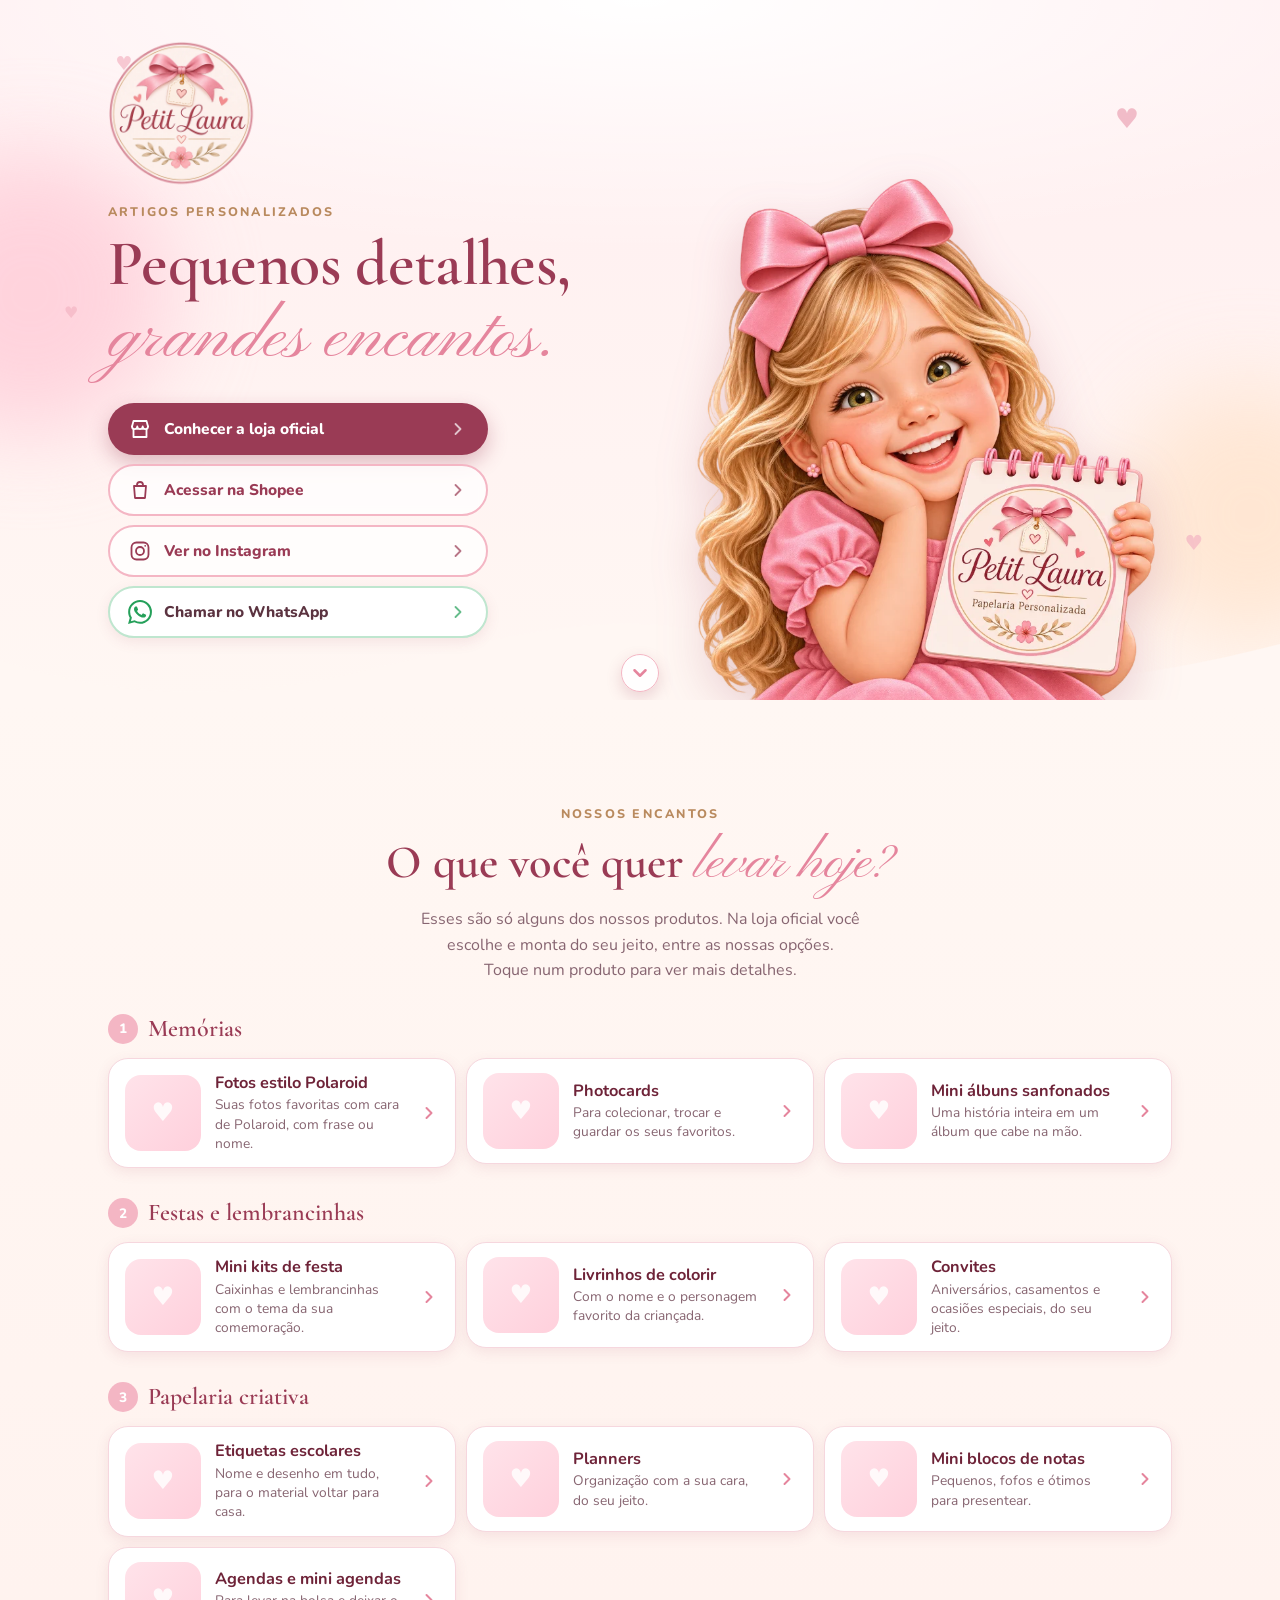
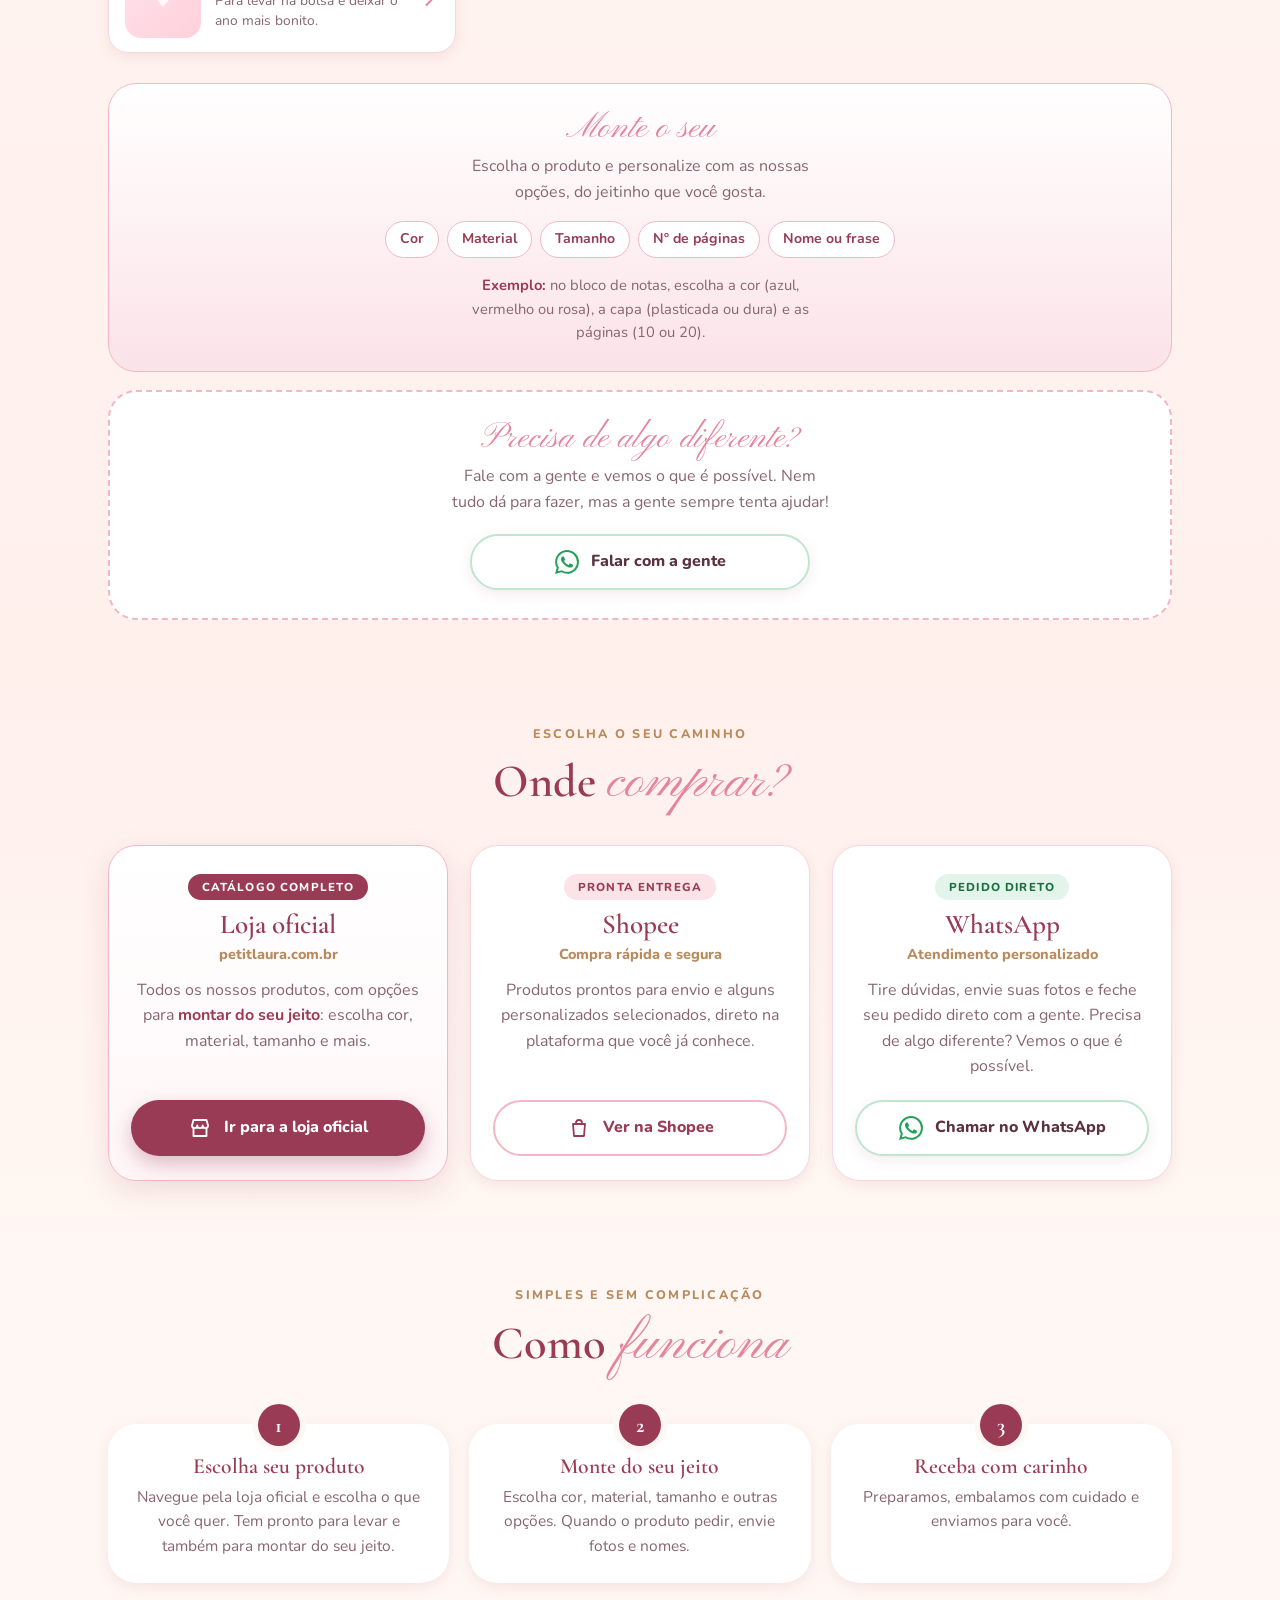
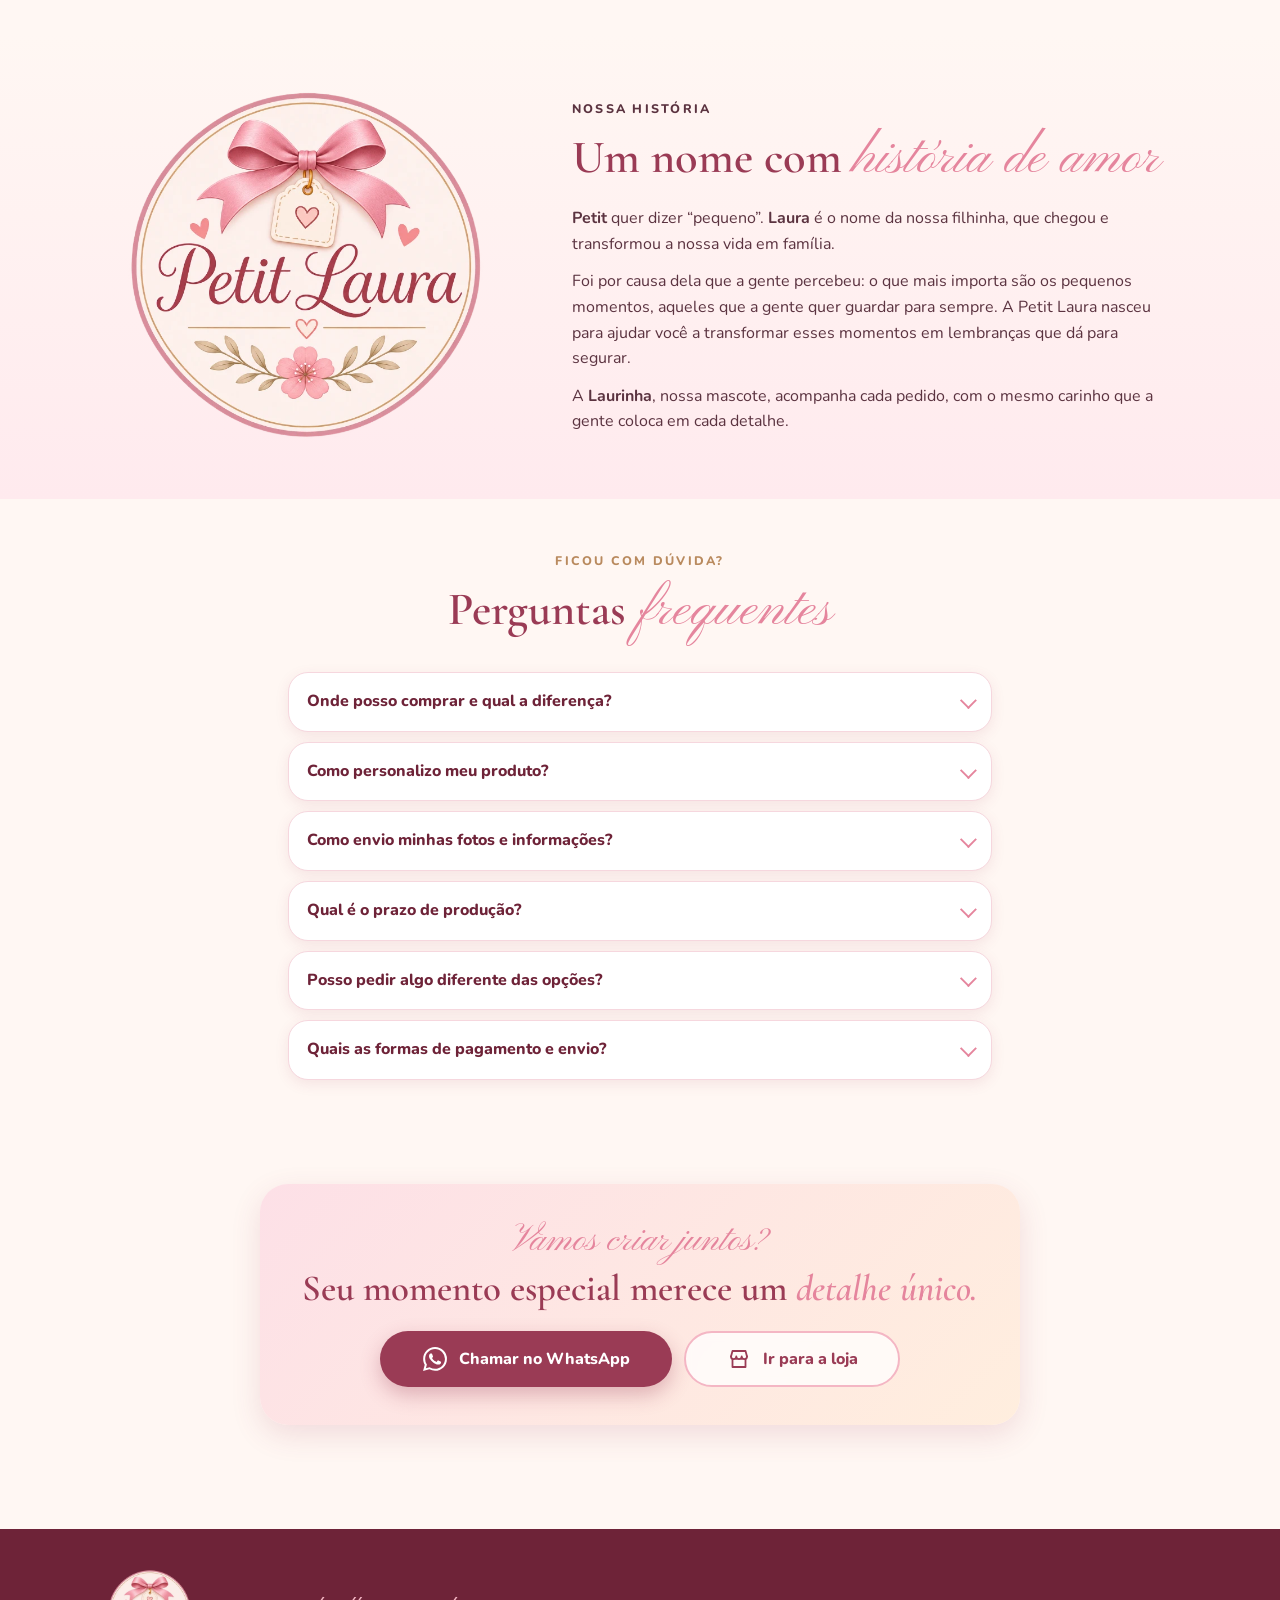
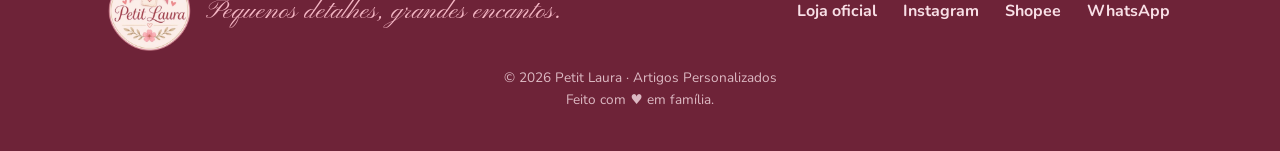
==== commit 898f0106: "feat: nova estrategia (artigos personalizados, opcoes padronizadas) e faixa Monte o seu Co-Authored-" ====
--- a/index.html
+++ b/index.html
@@ -4,8 +4,8 @@
   <meta charset="utf-8">
   <meta name="viewport" content="width=device-width, initial-scale=1, viewport-fit=cover">
 
-  <title>Petit Laura | Papelaria Personalizada – Polaroids, Photocards, Kits de Festa e mais</title>
-  <meta name="description" content="Papelaria personalizada sob medida: personalizamos o que você imaginar na loja oficial petitlaura.com.br, com pronta entrega na Shopee. Polaroids, photocards, kits de festa, convites e mais.">
+  <title>Petit Laura | Artigos Personalizados – Polaroids, Photocards, Kits de Festa e mais</title>
+  <meta name="description" content="Artigos personalizados e papelaria criativa: escolha o produto e monte do seu jeito na loja oficial petitlaura.com.br, ou compre com pronta entrega na Shopee. Polaroids, photocards, kits de festa, convites e mais.">
   <meta name="theme-color" content="#FFF4F0">
   <meta name="author" content="Petit Laura">
   <meta name="robots" content="index, follow, max-image-preview:large">
@@ -17,8 +17,8 @@
   <meta property="og:type" content="website">
   <meta property="og:locale" content="pt_BR">
   <meta property="og:site_name" content="Petit Laura">
-  <meta property="og:title" content="Petit Laura | Papelaria Personalizada">
-  <meta property="og:description" content="Pequenos detalhes, grandes encantos. Personalizamos o que você imaginar na loja oficial e temos pronta entrega na Shopee.">
+  <meta property="og:title" content="Petit Laura | Artigos Personalizados">
+  <meta property="og:description" content="Pequenos detalhes, grandes encantos. Escolha e monte do seu jeito na loja oficial, ou compre com pronta entrega na Shopee.">
   <meta property="og:url" content="https://link.petitlaura.com.br/">
   <meta property="og:image" content="https://link.petitlaura.com.br/assets/img/web/og-image.jpg">
   <meta property="og:image:width" content="1200">
@@ -26,8 +26,8 @@
   <meta property="og:image:alt" content="Petit Laura – Eternize seus melhores momentos: polaroids, photocards e mini álbuns personalizados">
 
   <meta name="twitter:card" content="summary_large_image">
-  <meta name="twitter:title" content="Petit Laura | Papelaria Personalizada">
-  <meta name="twitter:description" content="Pequenos detalhes, grandes encantos. Papelaria personalizada para momentos especiais.">
+  <meta name="twitter:title" content="Petit Laura | Artigos Personalizados">
+  <meta name="twitter:description" content="Pequenos detalhes, grandes encantos. Artigos personalizados para momentos especiais.">
   <meta name="twitter:image" content="https://link.petitlaura.com.br/assets/img/web/og-image.jpg">
 
   <!-- Ícones -->
@@ -51,8 +51,8 @@
         "@type": "Store",
         "@id": "https://link.petitlaura.com.br/#loja",
         "name": "Petit Laura",
-        "alternateName": "Petit Laura Papelaria Personalizada",
-        "description": "Papelaria personalizada sob medida e itens de pronta entrega: fotos estilo Polaroid, photocards, mini álbuns, kits de festa, convites, livrinhos de colorir, etiquetas escolares, planners e agendas.",
+        "alternateName": "Petit Laura Artigos Personalizados",
+        "description": "Artigos personalizados e papelaria criativa, com opções para montar do seu jeito e itens de pronta entrega: fotos estilo Polaroid, photocards, mini álbuns, kits de festa, convites, livrinhos de colorir, etiquetas escolares, planners e agendas.",
         "sameAs": ["https://petitlaura.com.br/", "https://www.instagram.com/petitlaura.oficial", "https://shopee.com.br/petitlaura"],
         "url": "https://link.petitlaura.com.br/",
         "logo": "https://link.petitlaura.com.br/assets/img/web/logo-640.webp",
@@ -91,15 +91,15 @@
 
     <div class="wrap hero__grid">
       <div class="hero__text">
-        <img class="hero__logo" src="assets/img/web/logo-256.webp" srcset="assets/img/web/logo-256.webp 256w, assets/img/web/logo-640.webp 640w" sizes="148px" width="148" height="148" alt="Petit Laura – Papelaria Personalizada">
-
-        <p class="eyebrow">Papelaria personalizada</p>
+        <img class="hero__logo" src="assets/img/web/logo-256.webp" srcset="assets/img/web/logo-256.webp 256w, assets/img/web/logo-640.webp 640w" sizes="148px" width="148" height="148" alt="Petit Laura – Artigos Personalizados">
+
+        <p class="eyebrow">Artigos personalizados</p>
         <h1>Pequenos detalhes,<br><span class="script">grandes encantos.</span></h1>
 
         <nav class="links" aria-label="Onde nos encontrar">
           <a class="btn btn--primary" data-link="loja" href="https://petitlaura.com.br/" target="_blank" rel="noopener">
             <svg class="ico" viewBox="0 0 24 24" aria-hidden="true"><path d="M4 9.5 5.5 4h13L20 9.5"/><path d="M4 9.5a2.6 2.6 0 0 0 5.3 0 2.6 2.6 0 0 0 5.4 0 2.6 2.6 0 0 0 5.3 0"/><path d="M5.5 12.5V20h13v-7.5"/></svg>
-            <span class="btn__label">Personalizar na loja oficial</span>
+            <span class="btn__label">Conhecer a loja oficial</span>
             <svg class="chev" viewBox="0 0 24 24" aria-hidden="true"><path d="m9 6 6 6-6 6"/></svg>
           </a>
           <a class="btn btn--ghost" data-link="shopee" href="https://shopee.com.br/petitlaura" target="_blank" rel="noopener">
@@ -141,8 +141,8 @@
       <div class="wrap">
         <div class="section__head reveal">
           <p class="eyebrow">Nossos encantos</p>
-          <h2 id="t-produtos">O que você quer <span class="script">personalizar hoje?</span></h2>
-          <p class="section__sub">Esses são só alguns exemplos. Na loja oficial personalizamos de acordo com o seu pedido.<br>Toque num produto para ver mais detalhes.</p>
+          <h2 id="t-produtos">O que você quer <span class="script">levar hoje?</span></h2>
+          <p class="section__sub">Esses são só alguns dos nossos produtos. Na loja oficial você escolhe e monta do seu jeito, entre as nossas opções.<br>Toque num produto para ver mais detalhes.</p>
         </div>
 
         <div class="cat reveal">
@@ -197,7 +197,7 @@
             </a></li>
             <li><a class="card" data-product="Planners personalizados" href="#" target="_blank" rel="noopener">
               <span class="card__photo"><img src="assets/img/produtos/08-planner.webp" alt="" width="160" height="160" loading="lazy"></span>
-              <span class="card__body"><strong>Planners</strong><small>Organização com a sua cara, feita sob medida.</small></span>
+              <span class="card__body"><strong>Planners</strong><small>Organização com a sua cara, do seu jeito.</small></span>
               <svg class="chev" viewBox="0 0 24 24" aria-hidden="true"><path d="m9 6 6 6-6 6"/></svg>
             </a></li>
             <li><a class="card" data-product="Mini blocos de notas personalizados" href="#" target="_blank" rel="noopener">
@@ -213,12 +213,21 @@
           </ul>
         </div>
 
+        <aside class="monte reveal" aria-labelledby="t-monte">
+          <p class="monte__title script" id="t-monte">Monte o seu</p>
+          <p class="monte__sub">Escolha o produto e personalize com as nossas opções, do jeitinho que você gosta.</p>
+          <ul class="monte__chips" aria-label="Exemplos de opções">
+            <li>Cor</li><li>Material</li><li>Tamanho</li><li>Nº de páginas</li><li>Nome ou frase</li>
+          </ul>
+          <p class="monte__ex"><strong>Exemplo:</strong> no bloco de notas, escolha a cor (azul, vermelho ou rosa), a capa (plasticada ou dura) e as páginas (10 ou 20).</p>
+        </aside>
+
         <aside class="custom reveal">
-          <p class="custom__title script">E muito mais…</p>
-          <p>Tem uma ideia que não está aqui? Personalizamos qualquer coisa de acordo com o seu pedido. Conta pra gente!</p>
+          <p class="custom__title script">Precisa de algo diferente?</p>
+          <p>Fale com a gente e vemos o que é possível. Nem tudo dá para fazer, mas a gente sempre tenta ajudar!</p>
           <a class="btn btn--wa btn--inline" data-link="whatsapp" href="#" target="_blank" rel="noopener">
             <svg class="ico ico--solid" viewBox="0 0 24 24" aria-hidden="true"><path d="M17.472 14.382c-.297-.149-1.758-.867-2.03-.967-.273-.099-.471-.148-.67.15-.197.297-.767.966-.94 1.164-.173.199-.347.223-.644.075-.297-.15-1.255-.463-2.39-1.475-.883-.788-1.48-1.761-1.653-2.059-.173-.297-.018-.458.13-.606.134-.133.298-.347.446-.52.149-.174.198-.298.298-.497.099-.198.05-.371-.025-.52-.075-.149-.669-1.612-.916-2.207-.242-.579-.487-.5-.669-.51-.173-.008-.371-.01-.57-.01-.198 0-.52.074-.792.372-.272.297-1.04 1.016-1.04 2.479 0 1.462 1.065 2.875 1.213 3.074.149.198 2.096 3.2 5.077 4.487.709.306 1.262.489 1.694.625.712.227 1.36.195 1.871.118.571-.085 1.758-.719 2.006-1.413.248-.694.248-1.289.173-1.413-.074-.124-.272-.198-.57-.347m-5.421 7.403h-.004a9.87 9.87 0 01-5.031-1.378l-.361-.214-3.741.982.998-3.648-.235-.374a9.86 9.86 0 01-1.51-5.26c.001-5.45 4.436-9.884 9.888-9.884 2.64 0 5.122 1.03 6.988 2.898a9.825 9.825 0 012.893 6.994c-.003 5.45-4.437 9.884-9.885 9.884m8.413-18.297A11.815 11.815 0 0012.05 0C5.495 0 .16 5.335.157 11.892c0 2.096.547 4.142 1.588 5.945L.057 24l6.305-1.654a11.882 11.882 0 005.683 1.448h.005c6.554 0 11.89-5.335 11.893-11.893a11.821 11.821 0 00-3.48-8.413Z"/></svg>
-            <span class="btn__label">Falar sobre meu pedido</span>
+            <span class="btn__label">Falar com a gente</span>
           </a>
         </aside>
       </div>
@@ -234,10 +243,10 @@
 
         <div class="canais__grid">
           <article class="canal canal--main reveal">
-            <span class="canal__tag">Sob medida</span>
+            <span class="canal__tag">Catálogo completo</span>
             <h3>Loja oficial</h3>
             <p class="canal__url">petitlaura.com.br</p>
-            <p>Personalizamos <strong>qualquer coisa</strong> de acordo com o seu pedido: você escolhe, conta os detalhes e a gente cria.</p>
+            <p>Todos os nossos produtos, com opções para <strong>montar do seu jeito</strong>: escolha cor, material, tamanho e mais.</p>
             <a class="btn btn--primary btn--inline" data-link="loja" href="https://petitlaura.com.br/" target="_blank" rel="noopener">
               <svg class="ico" viewBox="0 0 24 24" aria-hidden="true"><path d="M4 9.5 5.5 4h13L20 9.5"/><path d="M4 9.5a2.6 2.6 0 0 0 5.3 0 2.6 2.6 0 0 0 5.4 0 2.6 2.6 0 0 0 5.3 0"/><path d="M5.5 12.5V20h13v-7.5"/></svg>
               <span class="btn__label">Ir para a loja oficial</span>
@@ -259,7 +268,7 @@
             <span class="canal__tag canal__tag--wa">Pedido direto</span>
             <h3>WhatsApp</h3>
             <p class="canal__url">Atendimento personalizado</p>
-            <p>Conte sua ideia, envie suas fotos e combine tudo direto com a gente, do primeiro papo até o pedido pronto.</p>
+            <p>Tire dúvidas, envie suas fotos e feche seu pedido direto com a gente. Precisa de algo diferente? Vemos o que é possível.</p>
             <a class="btn btn--wa btn--inline" data-link="whatsapp" href="#" target="_blank" rel="noopener">
               <svg class="ico ico--solid" viewBox="0 0 24 24" aria-hidden="true"><path d="M17.472 14.382c-.297-.149-1.758-.867-2.03-.967-.273-.099-.471-.148-.67.15-.197.297-.767.966-.94 1.164-.173.199-.347.223-.644.075-.297-.15-1.255-.463-2.39-1.475-.883-.788-1.48-1.761-1.653-2.059-.173-.297-.018-.458.13-.606.134-.133.298-.347.446-.52.149-.174.198-.298.298-.497.099-.198.05-.371-.025-.52-.075-.149-.669-1.612-.916-2.207-.242-.579-.487-.5-.669-.51-.173-.008-.371-.01-.57-.01-.198 0-.52.074-.792.372-.272.297-1.04 1.016-1.04 2.479 0 1.462 1.065 2.875 1.213 3.074.149.198 2.096 3.2 5.077 4.487.709.306 1.262.489 1.694.625.712.227 1.36.195 1.871.118.571-.085 1.758-.719 2.006-1.413.248-.694.248-1.289.173-1.413-.074-.124-.272-.198-.57-.347m-5.421 7.403h-.004a9.87 9.87 0 01-5.031-1.378l-.361-.214-3.741.982.998-3.648-.235-.374a9.86 9.86 0 01-1.51-5.26c.001-5.45 4.436-9.884 9.888-9.884 2.64 0 5.122 1.03 6.988 2.898a9.825 9.825 0 012.893 6.994c-.003 5.45-4.437 9.884-9.885 9.884m8.413-18.297A11.815 11.815 0 0012.05 0C5.495 0 .16 5.335.157 11.892c0 2.096.547 4.142 1.588 5.945L.057 24l6.305-1.654a11.882 11.882 0 005.683 1.448h.005c6.554 0 11.89-5.335 11.893-11.893a11.821 11.821 0 00-3.48-8.413Z"/></svg>
               <span class="btn__label">Chamar no WhatsApp</span>
@@ -279,18 +288,18 @@
         <ol class="steps">
           <li class="step reveal">
             <span class="step__n">1</span>
-            <h3>Escolha ou imagine</h3>
-            <p>Escolha um produto da lista ou conte uma ideia nova. Na loja oficial / WhatsApp personalizamos o que você imaginar.</p>
+            <h3>Escolha seu produto</h3>
+            <p>Navegue pela loja oficial e escolha o que você quer. Tem pronto para levar e também para montar do seu jeito.</p>
           </li>
           <li class="step reveal">
             <span class="step__n">2</span>
-            <h3>Conte os detalhes</h3>
-            <p>Envie fotos, nomes, cores e o tema. Você aprova a arte antes de produzirmos.</p>
+            <h3>Monte do seu jeito</h3>
+            <p>Escolha cor, material, tamanho e outras opções. Quando o produto pedir, envie fotos e nomes.</p>
           </li>
           <li class="step reveal">
             <span class="step__n">3</span>
             <h3>Receba com carinho</h3>
-            <p>Produzimos, embalamos com cuidado e enviamos para você.</p>
+            <p>Preparamos, embalamos com cuidado e enviamos para você.</p>
           </li>
         </ol>
       </div>
@@ -323,11 +332,11 @@
         <div class="faq__list reveal">
           <details>
             <summary>Onde posso comprar e qual a diferença?</summary>
-            <p>Na loja oficial (petitlaura.com.br) fazemos personalizados sob medida, de acordo com o seu pedido. Pelo WhatsApp você também pode pedir, conversando direto com a gente. Na Shopee temos produtos de pronta entrega e alguns personalizados selecionados.</p>
-          </details>
-          <details>
-            <summary>Como faço meu pedido personalizado?</summary>
-            <p>Peça na loja oficial ou chame a gente no WhatsApp e conte o que você quer. Combinamos os detalhes, você aprova a arte e a gente cuida do resto.</p>
+            <p>Na loja oficial (petitlaura.com.br) está o nosso catálogo completo, com produtos prontos e opções para montar do seu jeito. Pelo WhatsApp você tira dúvidas e também pode pedir, conversando direto com a gente. Na Shopee temos produtos de pronta entrega e alguns personalizados selecionados.</p>
+          </details>
+          <details>
+            <summary>Como personalizo meu produto?</summary>
+            <p>Na loja oficial, escolha o produto e selecione as opções disponíveis, como cor, material, tamanho e quantidade de páginas. Se precisar, envie suas fotos e nomes, e a gente cuida do resto. Pelo WhatsApp também ajudamos você a montar o pedido.</p>
           </details>
           <details>
             <summary>Como envio minhas fotos e informações?</summary>
@@ -338,8 +347,8 @@
             <p>Depende do produto e da quantidade. Passamos o prazo certinho antes de fechar o pedido. Para festas, quanto mais cedo você nos chamar, melhor.</p>
           </details>
           <details>
-            <summary>Posso pedir algo que não está na lista?</summary>
-            <p>Pode! Na loja oficial personalizamos qualquer coisa de acordo com o seu pedido. Conte sua ideia no WhatsApp ou na loja e a gente vê como realizar.</p>
+            <summary>Posso pedir algo diferente das opções?</summary>
+            <p>Nossas opções são padronizadas para garantir qualidade e prazo. Se você precisa de algo diferente, chame a gente no WhatsApp e vemos o que é possível.</p>
           </details>
           <details>
             <summary>Quais as formas de pagamento e envio?</summary>
@@ -379,7 +388,7 @@
         <li><a data-link="shopee" href="https://shopee.com.br/petitlaura" target="_blank" rel="noopener">Shopee</a></li>
         <li><a data-link="whatsapp" href="#" target="_blank" rel="noopener">WhatsApp</a></li>
       </ul>
-      <p class="footer__copy">© <span id="year">2026</span> Petit Laura · Papelaria Personalizada<br>Feito com <span aria-label="amor">♥</span> em família.</p>
+      <p class="footer__copy">© <span id="year">2026</span> Petit Laura · Artigos Personalizados<br>Feito com <span aria-label="amor">♥</span> em família.</p>
     </div>
   </footer>
 
--- a/css/style.css
+++ b/css/style.css
@@ -243,6 +243,17 @@
   .card:hover { transform: translateY(-3px); box-shadow: var(--shadow); border-color: var(--pink); }
   .card:hover .chev { transform: translateX(3px); }
 }
+
+.monte {
+  margin-top: 8px; margin-bottom: 18px; text-align: center; padding: 26px 22px; border-radius: var(--radius-lg);
+  background: linear-gradient(180deg, #fff, var(--blush)); border: 1px solid var(--pink);
+}
+.monte__title { font-size: 2.2rem; line-height: 1.1; margin-bottom: 6px; }
+.monte__sub { color: var(--ink-soft); max-width: 38ch; margin: 0 auto 16px; }
+.monte__chips { list-style: none; padding: 0; margin: 0 0 16px; display: flex; flex-wrap: wrap; justify-content: center; gap: 8px; }
+.monte__chips li { padding: 6px 14px; border-radius: 999px; background: #fff; border: 1px solid var(--pink); color: var(--wine); font-weight: 700; font-size: 0.88rem; }
+.monte__ex { color: var(--ink-soft); font-size: 0.92rem; max-width: 42ch; margin: 0 auto; }
+.monte__ex strong { color: var(--wine); }
 
 .custom {
   margin-top: 8px; text-align: center; padding: 28px 22px; border-radius: var(--radius-lg);
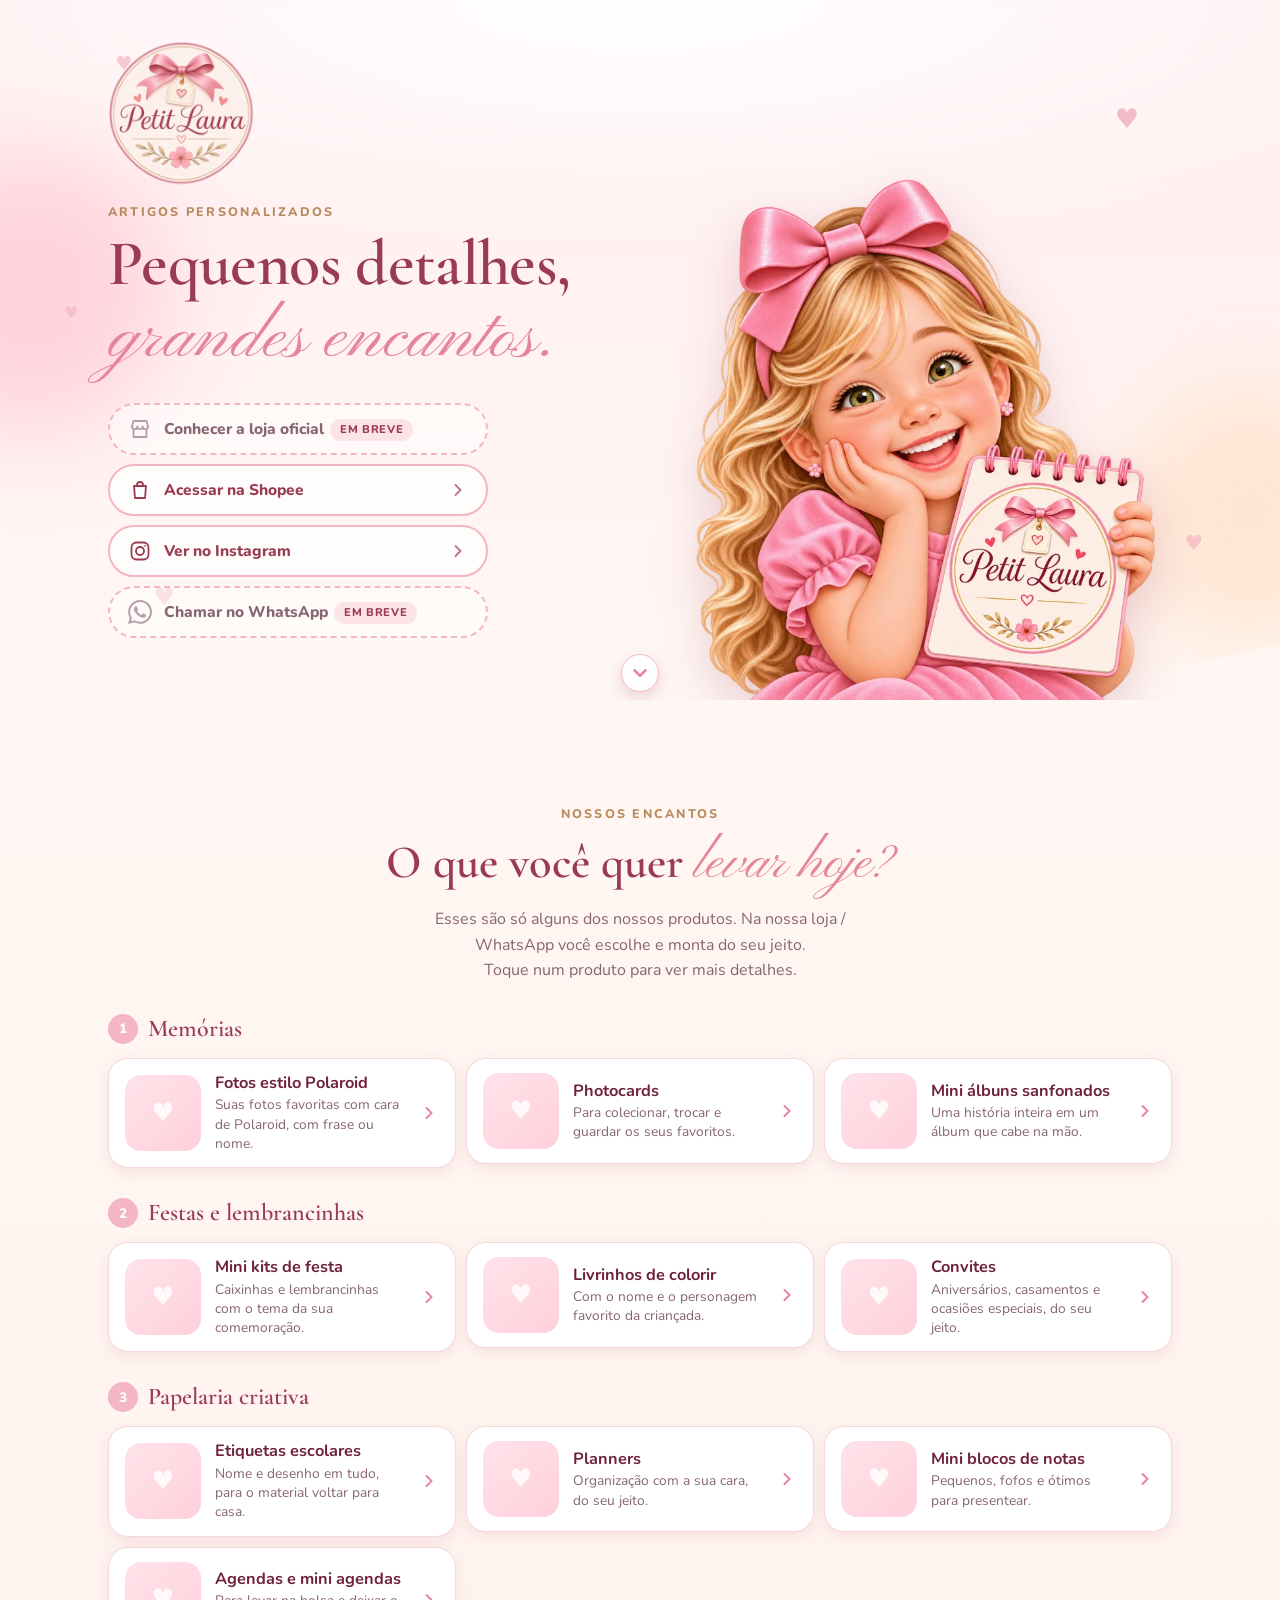
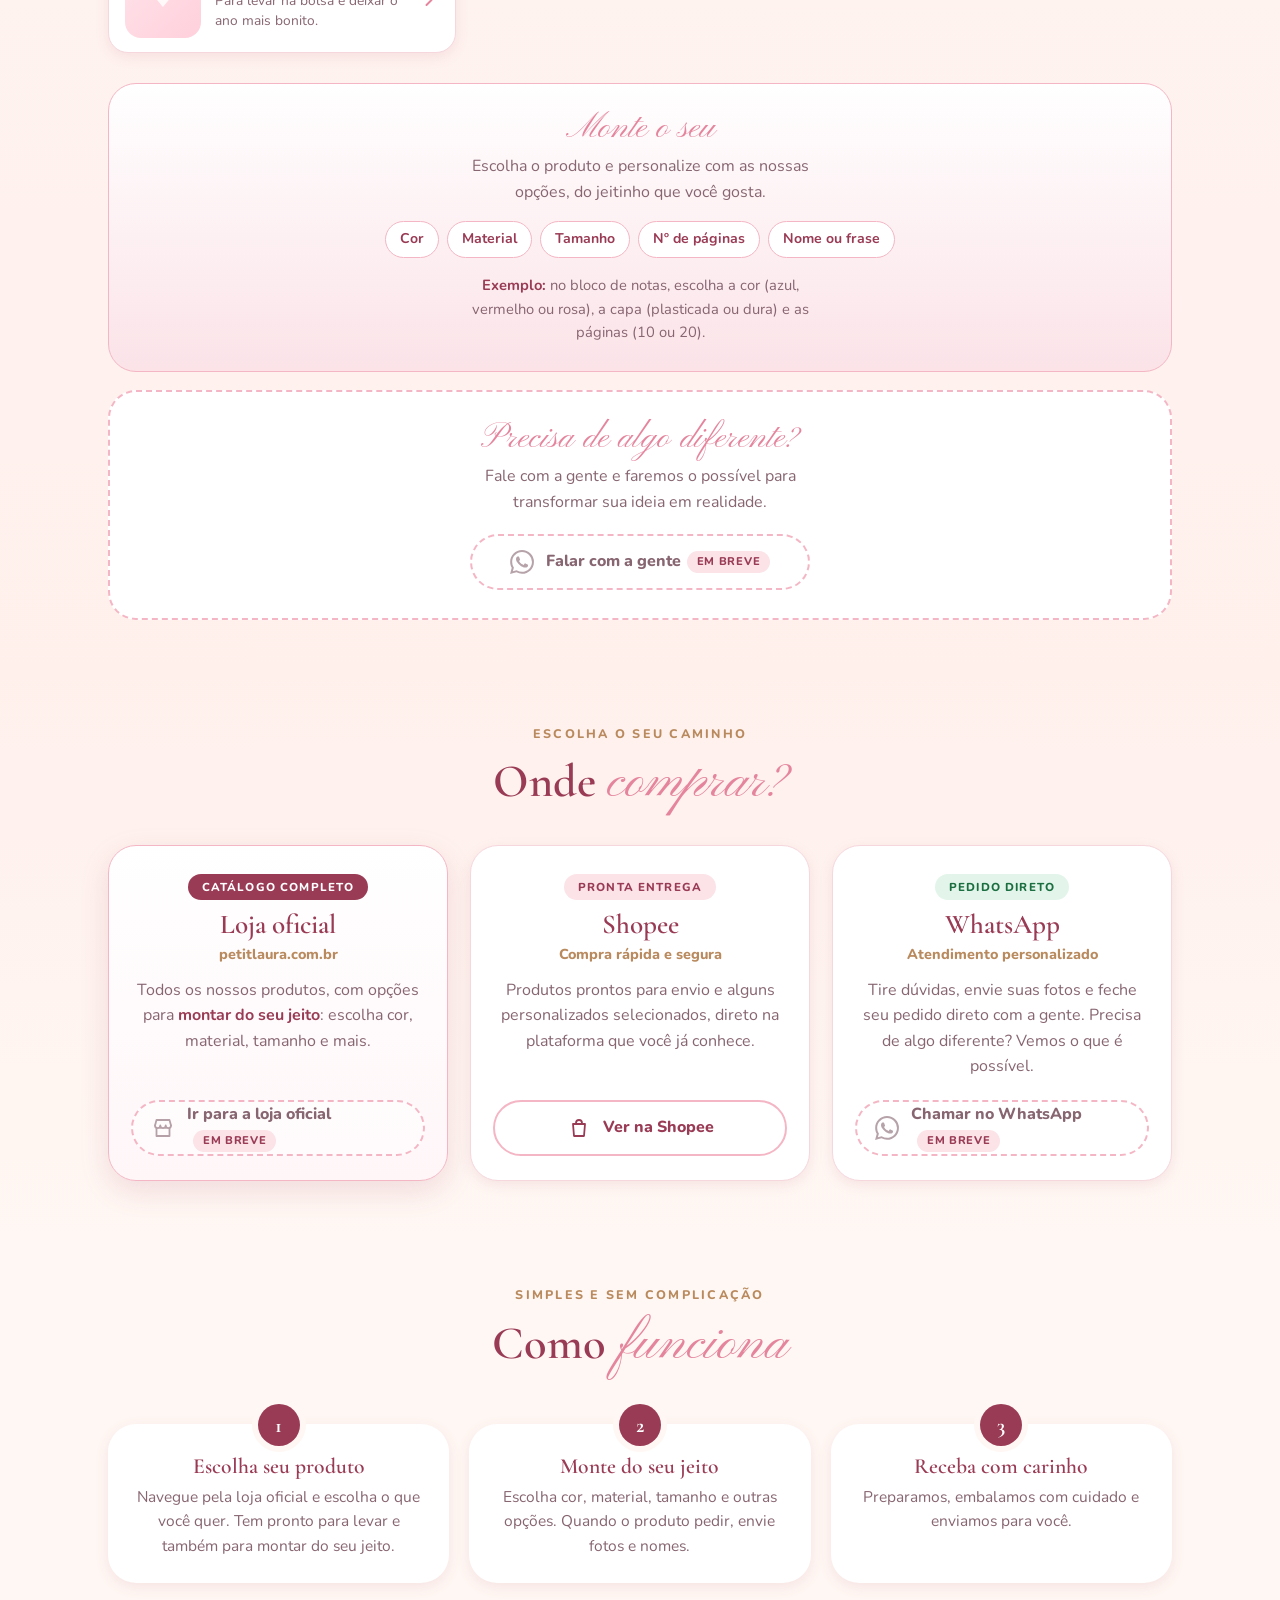
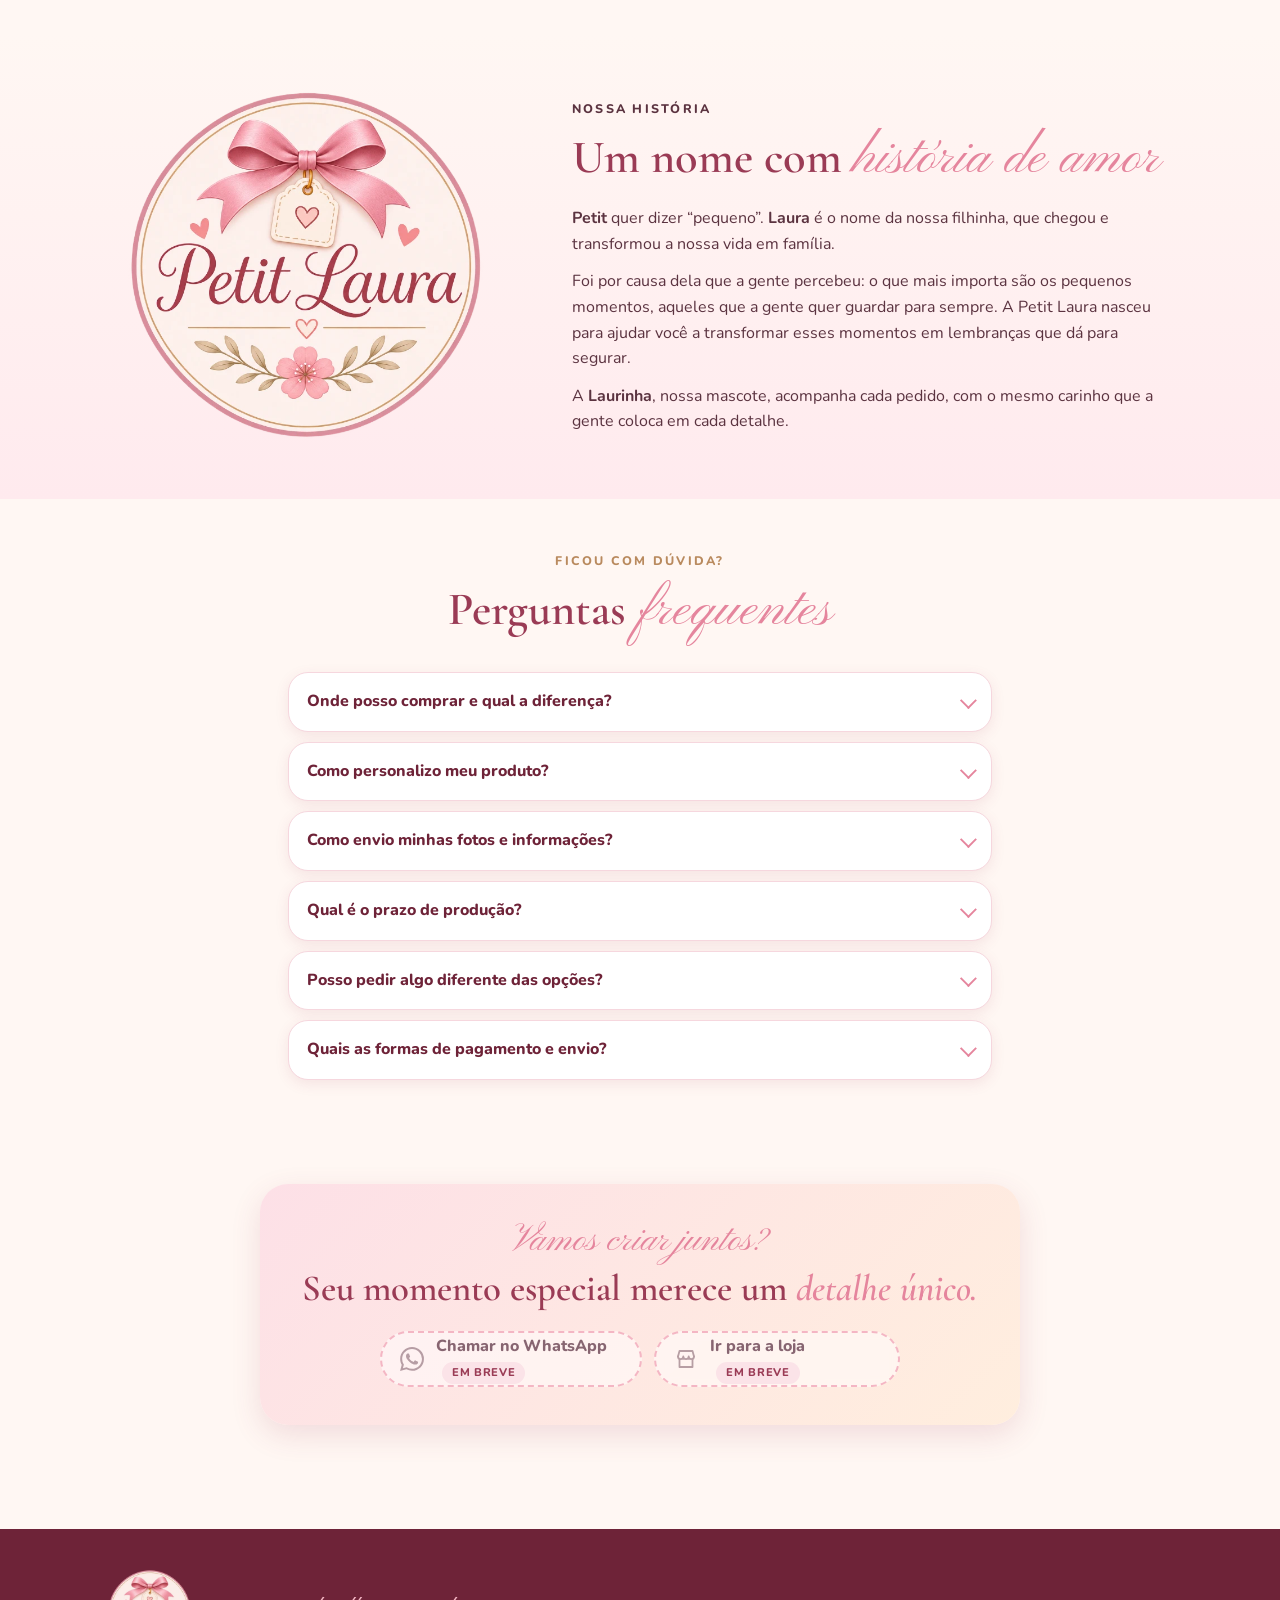
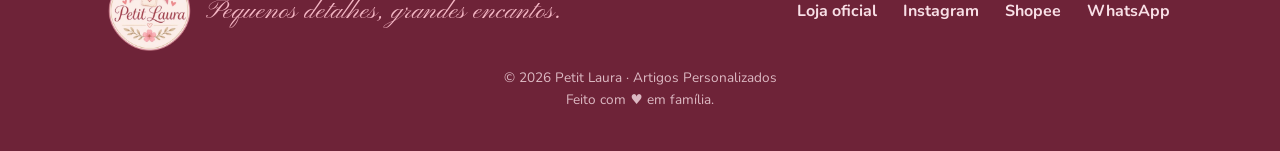
==== commit d20d407f: "texto: ajusta subtitulo dos produtos e box Precisa de algo diferente Co-Authored-By: Claude Sonnet 5" ====
--- a/index.html
+++ b/index.html
@@ -142,7 +142,7 @@
         <div class="section__head reveal">
           <p class="eyebrow">Nossos encantos</p>
           <h2 id="t-produtos">O que você quer <span class="script">levar hoje?</span></h2>
-          <p class="section__sub">Esses são só alguns dos nossos produtos. Na loja oficial você escolhe e monta do seu jeito, entre as nossas opções.<br>Toque num produto para ver mais detalhes.</p>
+          <p class="section__sub">Esses são só alguns dos nossos produtos. Na nossa loja / WhatsApp você escolhe e monta do seu jeito.<br>Toque num produto para ver mais detalhes.</p>
         </div>
 
         <div class="cat reveal">
@@ -224,7 +224,7 @@
 
         <aside class="custom reveal">
           <p class="custom__title script">Precisa de algo diferente?</p>
-          <p>Fale com a gente e vemos o que é possível. Nem tudo dá para fazer, mas a gente sempre tenta ajudar!</p>
+          <p>Fale com a gente e faremos o possível para transformar sua ideia em realidade.</p>
           <a class="btn btn--wa btn--inline" data-link="whatsapp" href="#" target="_blank" rel="noopener">
             <svg class="ico ico--solid" viewBox="0 0 24 24" aria-hidden="true"><path d="M17.472 14.382c-.297-.149-1.758-.867-2.03-.967-.273-.099-.471-.148-.67.15-.197.297-.767.966-.94 1.164-.173.199-.347.223-.644.075-.297-.15-1.255-.463-2.39-1.475-.883-.788-1.48-1.761-1.653-2.059-.173-.297-.018-.458.13-.606.134-.133.298-.347.446-.52.149-.174.198-.298.298-.497.099-.198.05-.371-.025-.52-.075-.149-.669-1.612-.916-2.207-.242-.579-.487-.5-.669-.51-.173-.008-.371-.01-.57-.01-.198 0-.52.074-.792.372-.272.297-1.04 1.016-1.04 2.479 0 1.462 1.065 2.875 1.213 3.074.149.198 2.096 3.2 5.077 4.487.709.306 1.262.489 1.694.625.712.227 1.36.195 1.871.118.571-.085 1.758-.719 2.006-1.413.248-.694.248-1.289.173-1.413-.074-.124-.272-.198-.57-.347m-5.421 7.403h-.004a9.87 9.87 0 01-5.031-1.378l-.361-.214-3.741.982.998-3.648-.235-.374a9.86 9.86 0 01-1.51-5.26c.001-5.45 4.436-9.884 9.888-9.884 2.64 0 5.122 1.03 6.988 2.898a9.825 9.825 0 012.893 6.994c-.003 5.45-4.437 9.884-9.885 9.884m8.413-18.297A11.815 11.815 0 0012.05 0C5.495 0 .16 5.335.157 11.892c0 2.096.547 4.142 1.588 5.945L.057 24l6.305-1.654a11.882 11.882 0 005.683 1.448h.005c6.554 0 11.89-5.335 11.893-11.893a11.821 11.821 0 00-3.48-8.413Z"/></svg>
             <span class="btn__label">Falar com a gente</span>
--- a/css/style.css
+++ b/css/style.css
@@ -117,7 +117,9 @@
 .btn--wa .btn__label { color: var(--ink); }
 .btn--ghost { background: rgba(255, 255, 255, 0.75); color: var(--wine); border-color: var(--pink); backdrop-filter: blur(4px); }
 
-.btn--soon { background: rgba(255, 255, 255, 0.5); border-style: dashed; color: var(--ink-soft); cursor: default; }
+.btn--soon { background: rgba(255, 255, 255, 0.5); border-style: dashed; border-color: var(--pink); color: var(--ink-soft); box-shadow: none; cursor: default; }
+.btn--soon .ico { opacity: 0.6; }
+.btn--soon .btn__label { color: var(--ink-soft); }
 .btn--soon .chev { display: none; }
 .badge {
   display: inline-block; margin-left: 6px; padding: 2px 10px; border-radius: 999px;
